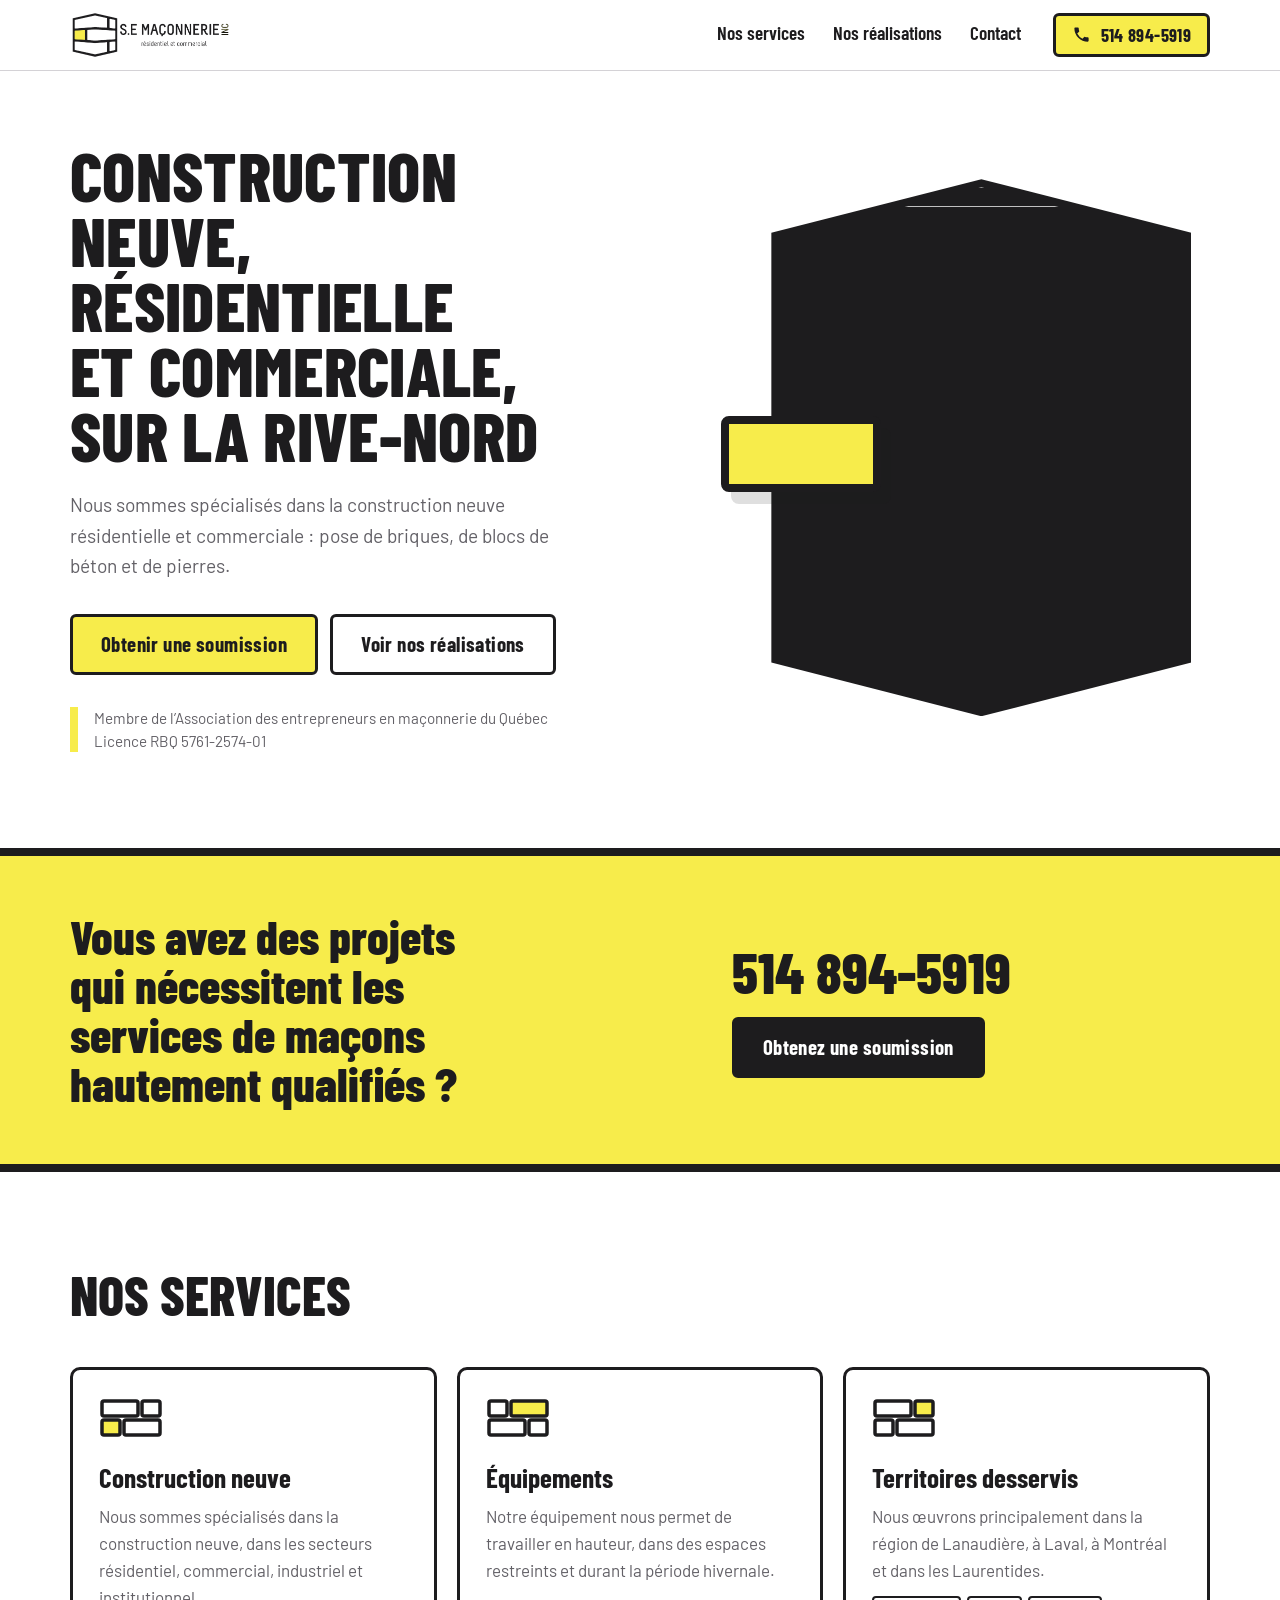
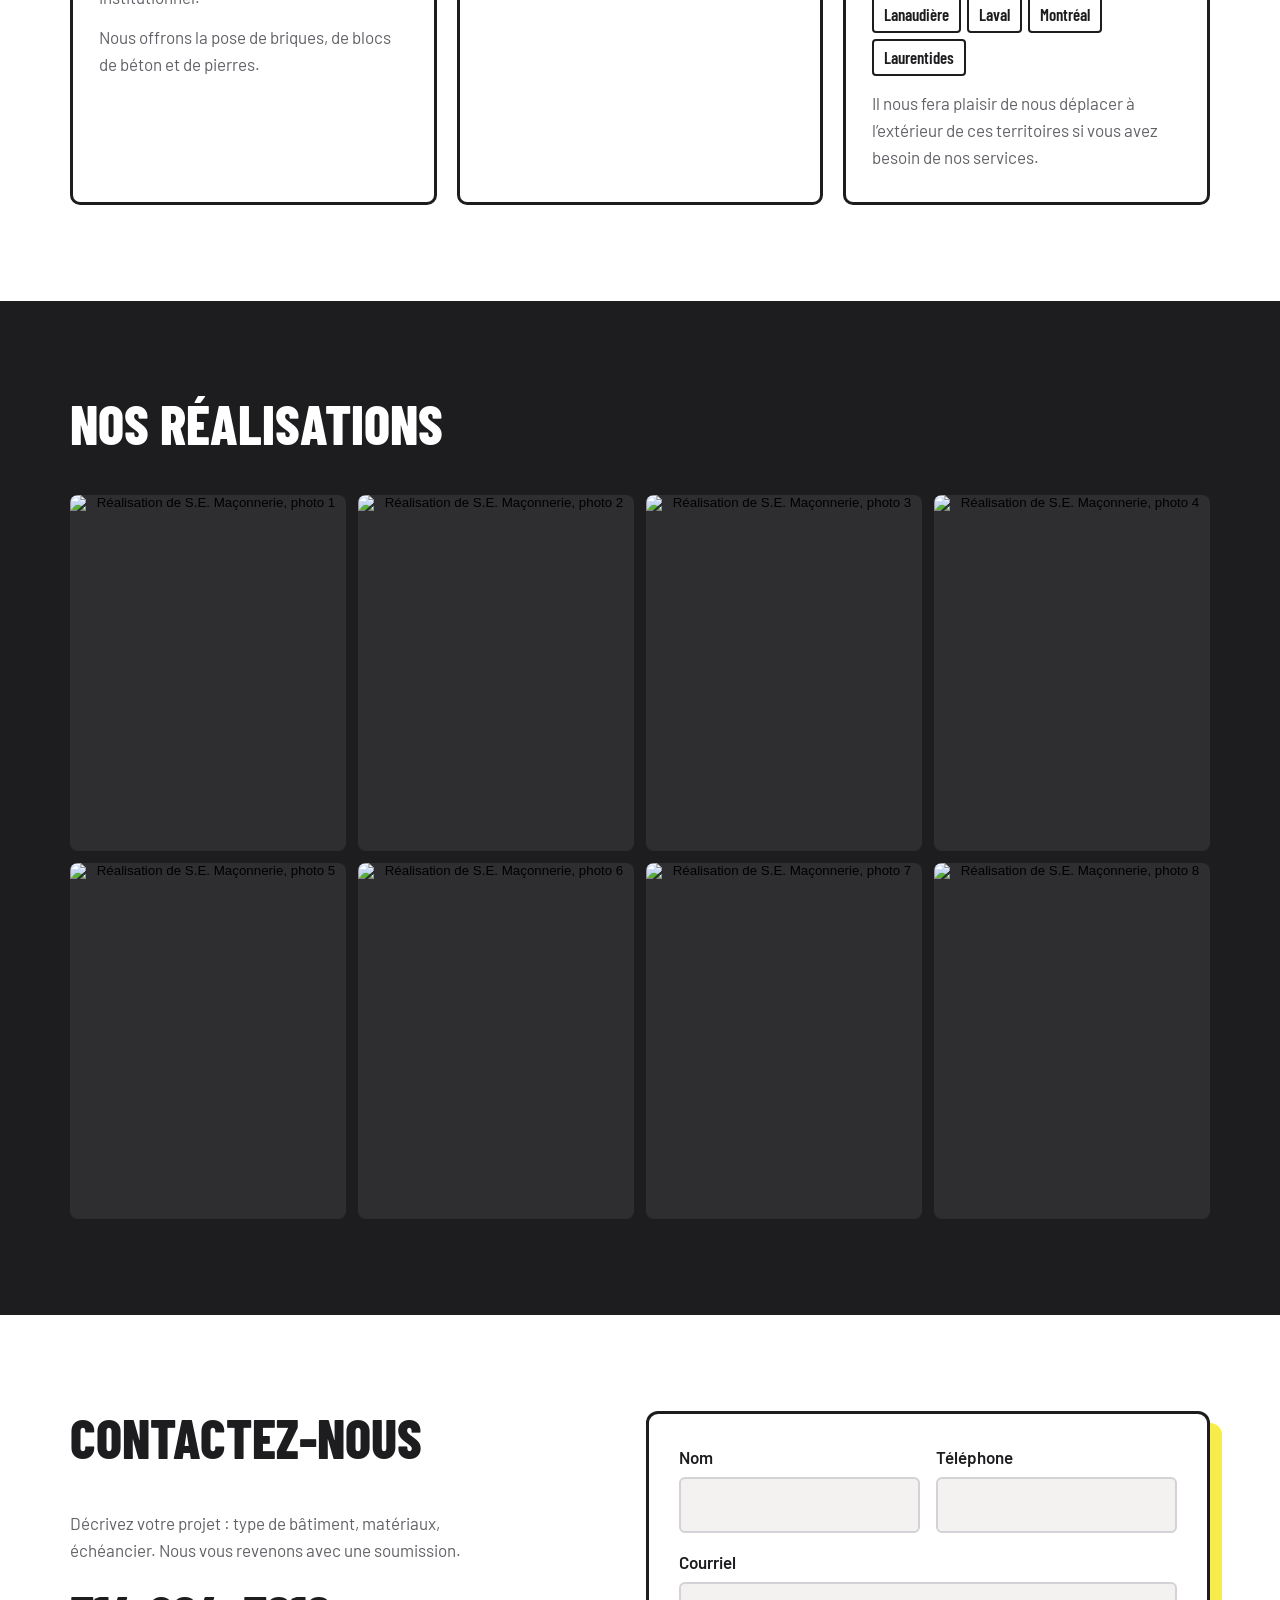
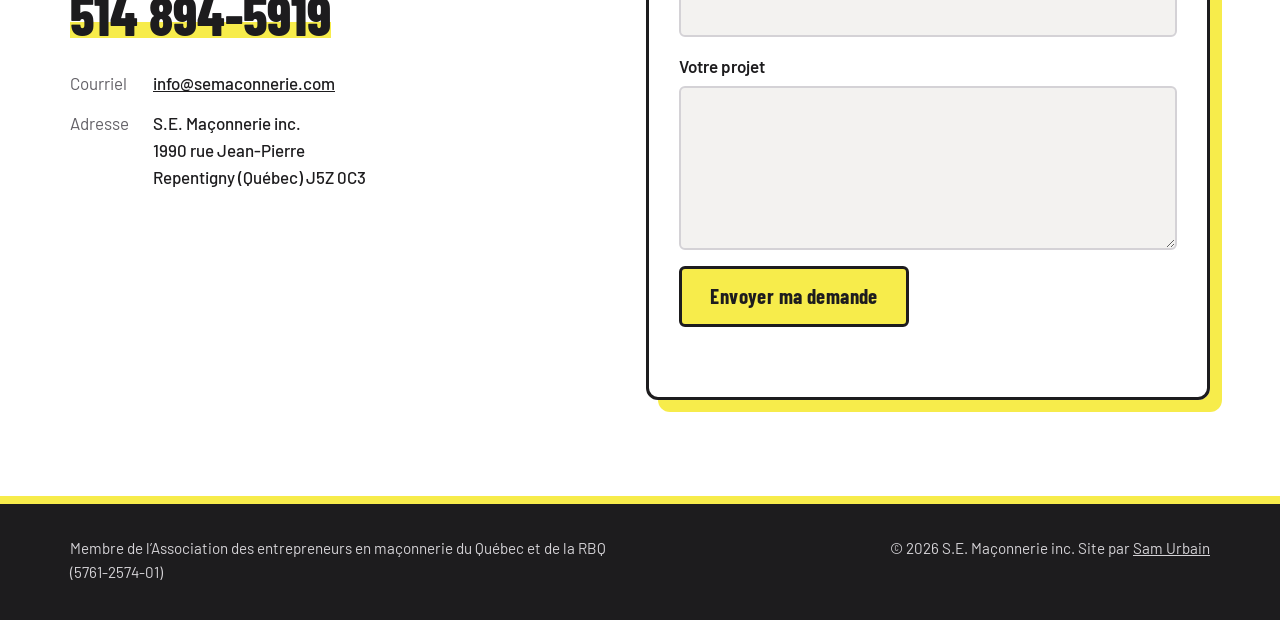
==== public/index.html @ 57be0792 "Nouveau site statique S.E. Maçonnerie Site une page en HTML/CSS/JS pur pour Cloudflare : textes du s" ====
<!doctype html>
<html lang="fr-CA">
<head>
  <meta charset="utf-8">
  <meta name="viewport" content="width=device-width, initial-scale=1, viewport-fit=cover">
  <title>S.E. Maçonnerie | Construction neuve résidentielle et commerciale, Rive-Nord</title>
  <meta name="description" content="Maçons spécialisés en construction neuve résidentielle, commerciale, industrielle et institutionnelle : brique, bloc de béton et pierre. Lanaudière, Laval, Montréal et Laurentides.">
  <link rel="canonical" href="https://semaconnerie.com/">
  <link rel="icon" href="assets/img/favicon.png">
  <meta name="theme-color" content="#1d1c1e">
  <meta property="og:type" content="website">
  <meta property="og:locale" content="fr_CA">
  <meta property="og:title" content="S.E. Maçonnerie | Construction neuve sur la Rive-Nord">
  <meta property="og:description" content="Pose de briques, de blocs de béton et de pierres pour la construction neuve résidentielle et commerciale.">
  <meta property="og:url" content="https://semaconnerie.com/">
  <meta property="og:image" content="https://semaconnerie.com/assets/img/realisation-1.jpg">
  <link rel="preconnect" href="https://fonts.googleapis.com">
  <link rel="preconnect" href="https://fonts.gstatic.com" crossorigin>
  <link href="https://fonts.googleapis.com/css2?family=Barlow+Condensed:wght@600;700;800&family=Barlow:wght@400;500;600&display=swap" rel="stylesheet">
  <link rel="stylesheet" href="styles.css">
  <script type="application/ld+json">
  {
    "@context": "https://schema.org",
    "@type": "HomeAndConstructionBusiness",
    "name": "S.E. Maçonnerie inc.",
    "url": "https://semaconnerie.com/",
    "telephone": "+1-514-894-5919",
    "email": "info@semaconnerie.com",
    "image": "https://semaconnerie.com/assets/img/realisation-1.jpg",
    "address": {
      "@type": "PostalAddress",
      "streetAddress": "1990 rue Jean-Pierre",
      "addressLocality": "Repentigny",
      "addressRegion": "QC",
      "postalCode": "J5Z 0C3",
      "addressCountry": "CA"
    },
    "areaServed": ["Lanaudière", "Laval", "Montréal", "Laurentides"]
  }
  </script>
</head>
<body>
  <a class="skip" href="#contenu">Aller au contenu</a>

  <header class="site-header">
    <div class="wrap header-inner">
      <a class="brand" href="#contenu"><img src="assets/img/logo.png" alt="S.E. Maçonnerie inc., résidentiel et commercial" width="154" height="44"></a>
      <nav class="nav" aria-label="Navigation principale">
        <a href="#services">Nos services</a>
        <a href="#realisations">Nos réalisations</a>
        <a href="#contact">Contact</a>
      </nav>
      <a class="btn btn-yellow header-call" href="tel:+15148945919">
        <svg viewBox="0 0 24 24" aria-hidden="true"><path fill="currentColor" d="M6.6 10.8a15.1 15.1 0 0 0 6.6 6.6l2.2-2.2c.3-.3.7-.4 1-.2 1.1.4 2.3.6 3.6.6.6 0 1 .4 1 1V20c0 .6-.4 1-1 1A17 17 0 0 1 3 4c0-.6.4-1 1-1h3.5c.6 0 1 .4 1 1 0 1.3.2 2.5.6 3.6.1.3 0 .7-.2 1z"/></svg>
        <span>514 894-5919</span>
      </a>
    </div>
  </header>

  <main id="contenu">
    <!-- Accueil -->
    <section class="hero">
      <div class="wrap hero-inner">
        <div class="hero-copy">
          <h1>Construction neuve, résidentielle et commerciale, sur la Rive‑Nord</h1>
          <p class="hero-lead">Nous sommes spécialisés dans la construction neuve résidentielle et commerciale&nbsp;: pose de briques, de blocs de béton et de pierres.</p>
          <div class="hero-actions">
            <a class="btn btn-yellow btn-lg" href="#contact">Obtenir une soumission</a>
            <a class="btn btn-line btn-lg" href="#realisations">Voir nos réalisations</a>
          </div>
          <p class="hero-trust">Membre de l’Association des entrepreneurs en maçonnerie du Québec<br>Licence RBQ 5761-2574-01</p>
        </div>

        <!-- La forme du logo, avec sa brique jaune -->
        <div class="hero-art" aria-hidden="true">
          <div class="hex"><img src="assets/img/realisation-1.jpg" alt="" fetchpriority="high" width="400" height="516"></div>
          <span class="ybrick"></span>
        </div>
      </div>
    </section>

    <!-- Bande jaune : l'appel à l'action -->
    <section class="band" aria-labelledby="band-titre">
      <div class="wrap band-inner">
        <h2 id="band-titre">Vous avez des projets qui nécessitent les services de maçons hautement qualifiés&nbsp;?</h2>
        <div class="band-actions">
          <a class="band-phone" href="tel:+15148945919">514 894-5919</a>
          <a class="btn btn-black btn-lg" href="#contact">Obtenez une soumission</a>
        </div>
      </div>
    </section>

    <!-- Services -->
    <section id="services" class="section" aria-labelledby="services-titre">
      <div class="wrap">
        <h2 id="services-titre" class="title">Nos services</h2>
        <div class="services">
          <article class="service">
            <svg class="service-icon" viewBox="0 0 64 40" aria-hidden="true"><rect x="3" y="3" width="36" height="15" rx="2"/><rect x="43" y="3" width="18" height="15" rx="2"/><rect class="y" x="3" y="22" width="18" height="15" rx="2"/><rect x="25" y="22" width="36" height="15" rx="2"/></svg>
            <h3>Construction neuve</h3>
            <p>Nous sommes spécialisés dans la construction neuve, dans les secteurs résidentiel, commercial, industriel et institutionnel.</p>
            <p>Nous offrons la pose de briques, de blocs de béton et de pierres.</p>
          </article>
          <article class="service">
            <svg class="service-icon" viewBox="0 0 64 40" aria-hidden="true"><rect x="3" y="3" width="18" height="15" rx="2"/><rect class="y" x="25" y="3" width="36" height="15" rx="2"/><rect x="3" y="22" width="36" height="15" rx="2"/><rect x="43" y="22" width="18" height="15" rx="2"/></svg>
            <h3>Équipements</h3>
            <p>Notre équipement nous permet de travailler en hauteur, dans des espaces restreints et durant la période hivernale.</p>
          </article>
          <article class="service">
            <svg class="service-icon" viewBox="0 0 64 40" aria-hidden="true"><rect x="3" y="3" width="36" height="15" rx="2"/><rect class="y" x="43" y="3" width="18" height="15" rx="2"/><rect x="3" y="22" width="18" height="15" rx="2"/><rect x="25" y="22" width="36" height="15" rx="2"/></svg>
            <h3>Territoires desservis</h3>
            <p>Nous œuvrons principalement dans la région de Lanaudière, à Laval, à Montréal et dans les Laurentides.</p>
            <ul class="zones">
              <li>Lanaudière</li><li>Laval</li><li>Montréal</li><li>Laurentides</li>
            </ul>
            <p>Il nous fera plaisir de nous déplacer à l’extérieur de ces territoires si vous avez besoin de nos services.</p>
          </article>
        </div>
      </div>
    </section>

    <!-- Réalisations -->
    <section id="realisations" class="section section-dark" aria-labelledby="realisations-titre">
      <div class="wrap">
        <h2 id="realisations-titre" class="title">Nos réalisations</h2>
        <ul class="gallery">
          <li><button class="shot" data-full="assets/img/realisation-1.jpg"><img src="assets/img/realisation-1.jpg" alt="Réalisation de S.E. Maçonnerie, photo 1" loading="lazy" width="400" height="516"></button></li>
          <li><button class="shot" data-full="assets/img/realisation-2.jpg"><img src="assets/img/realisation-2.jpg" alt="Réalisation de S.E. Maçonnerie, photo 2" loading="lazy" width="400" height="516"></button></li>
          <li><button class="shot" data-full="assets/img/realisation-3.jpg"><img src="assets/img/realisation-3.jpg" alt="Réalisation de S.E. Maçonnerie, photo 3" loading="lazy" width="400" height="516"></button></li>
          <li><button class="shot" data-full="assets/img/realisation-4.jpg"><img src="assets/img/realisation-4.jpg" alt="Réalisation de S.E. Maçonnerie, photo 4" loading="lazy" width="400" height="516"></button></li>
          <li><button class="shot" data-full="assets/img/realisation-5.jpg"><img src="assets/img/realisation-5.jpg" alt="Réalisation de S.E. Maçonnerie, photo 5" loading="lazy" width="400" height="516"></button></li>
          <li><button class="shot" data-full="assets/img/realisation-6.jpg"><img src="assets/img/realisation-6.jpg" alt="Réalisation de S.E. Maçonnerie, photo 6" loading="lazy" width="400" height="516"></button></li>
          <li><button class="shot" data-full="assets/img/realisation-7.jpg"><img src="assets/img/realisation-7.jpg" alt="Réalisation de S.E. Maçonnerie, photo 7" loading="lazy" width="400" height="516"></button></li>
          <li><button class="shot" data-full="assets/img/realisation-8.jpg"><img src="assets/img/realisation-8.jpg" alt="Réalisation de S.E. Maçonnerie, photo 8" loading="lazy" width="400" height="516"></button></li>
        </ul>
      </div>
    </section>

    <!-- Contact -->
    <section id="contact" class="section" aria-labelledby="contact-titre">
      <div class="wrap contact-inner">
        <div class="contact-info">
          <h2 id="contact-titre" class="title">Contactez-nous</h2>
          <p>Décrivez votre projet&nbsp;: type de bâtiment, matériaux, échéancier. Nous vous revenons avec une soumission.</p>
          <a class="contact-phone" href="tel:+15148945919">514 894-5919</a>
          <dl class="coords">
            <dt>Courriel</dt>
            <dd><a href="mailto:info@semaconnerie.com">info@semaconnerie.com</a></dd>
            <dt>Adresse</dt>
            <dd>S.E. Maçonnerie inc.<br>1990 rue Jean-Pierre<br>Repentigny (Québec) J5Z 0C3</dd>
          </dl>
        </div>

        <form class="form" data-form data-phone="514 894-5919" action="https://api.web3forms.com/submit" method="POST">
          <input type="hidden" name="access_key" value="VOTRE_CLE_WEB3FORMS">
          <input type="hidden" name="subject" value="Demande de soumission, semaconnerie.com">
          <input type="hidden" name="from_name" value="Site S.E. Maçonnerie">
          <input type="checkbox" name="botcheck" class="hp" tabindex="-1" autocomplete="off" aria-hidden="true">
          <div class="form-row">
            <label>Nom
              <input type="text" name="name" required autocomplete="name">
            </label>
            <label>Téléphone
              <input type="tel" name="phone" autocomplete="tel" inputmode="tel">
            </label>
          </div>
          <label>Courriel
            <input type="email" name="email" required autocomplete="email">
          </label>
          <label>Votre projet
            <textarea name="message" rows="5" required></textarea>
          </label>
          <button class="btn btn-yellow btn-lg" type="submit">Envoyer ma demande</button>
          <p class="form-status" role="status" aria-live="polite"></p>
        </form>
      </div>
    </section>
  </main>

  <footer class="site-footer">
    <div class="wrap footer-inner">
      <p>Membre de l’Association des entrepreneurs en maçonnerie du Québec et de la RBQ (5761-2574-01)</p>
      <p>© <span data-year>2026</span> S.E. Maçonnerie inc. Site par <a href="https://linkedin.com/samurbain">Sam Urbain</a></p>
    </div>
  </footer>

  <nav class="callbar" aria-label="Contact rapide">
    <a class="btn btn-yellow" href="tel:+15148945919">
      <svg viewBox="0 0 24 24" aria-hidden="true"><path fill="currentColor" d="M6.6 10.8a15.1 15.1 0 0 0 6.6 6.6l2.2-2.2c.3-.3.7-.4 1-.2 1.1.4 2.3.6 3.6.6.6 0 1 .4 1 1V20c0 .6-.4 1-1 1A17 17 0 0 1 3 4c0-.6.4-1 1-1h3.5c.6 0 1 .4 1 1 0 1.3.2 2.5.6 3.6.1.3 0 .7-.2 1z"/></svg>
      Appeler
    </a>
    <a class="btn btn-black" href="#contact">Soumission</a>
  </nav>

  <dialog class="lightbox" aria-label="Agrandissement de la photo">
    <img alt="">
    <button class="lightbox-close">Fermer</button>
  </dialog>

  <script src="main.js" defer></script>
</body>
</html>
---- public/styles.css ----
/* S.E. Maçonnerie — noir et blanc du logo, avec sa brique jaune comme signature */
:root {
  --yellow: #f7ec4b;        /* la brique jaune du logo */
  --yellow-deep: #e8dc2c;
  --black: #1d1c1e;         /* les contours du logo */
  --grey-800: #2e2d30;
  --grey-600: #636167;
  --grey-300: #d4d2d6;
  --grey-100: #f3f2f0;
  --white: #ffffff;

  --display: "Barlow Condensed", "Arial Narrow", sans-serif;
  --text: "Barlow", system-ui, -apple-system, "Segoe UI", Roboto, sans-serif;
  --wrap: 1180px;
  --ease: cubic-bezier(.2, .7, .1, 1);
  --edge: 8px;              /* épaisseur des contours, comme dans le logo */
}

*, *::before, *::after { box-sizing: border-box; }
html { scroll-behavior: smooth; scroll-padding-top: 76px; }
body {
  margin: 0; font-family: var(--text); font-size: 1.0625rem; line-height: 1.6;
  color: var(--black); background: var(--white); -webkit-font-smoothing: antialiased;
}
img { max-width: 100%; height: auto; display: block; }
a { color: inherit; }
:focus-visible { outline: 3px solid var(--black); outline-offset: 3px; }
.section-dark :focus-visible, .band :focus-visible { outline-color: var(--yellow); }
.band :focus-visible { outline-color: var(--black); }
.wrap { width: 100%; max-width: var(--wrap); margin: 0 auto; padding: 0 20px; }
.skip { position: absolute; left: -9999px; }
.skip:focus { left: 16px; top: 16px; z-index: 100; background: var(--white); padding: 8px 12px; }

/* ---------- Boutons ---------- */
.btn {
  display: inline-flex; align-items: center; justify-content: center; gap: 10px;
  font-family: var(--display); font-weight: 700; font-size: 1.15rem; letter-spacing: .02em; line-height: 1.1;
  text-decoration: none; padding: 13px 22px; border-radius: 6px; border: 3px solid var(--black); cursor: pointer;
  transition: background-color .15s, color .15s, transform .15s;
}
.btn svg { width: 19px; height: 19px; flex: none; }
.btn:active { transform: translateY(1px); }
.btn-yellow { background: var(--yellow); color: var(--black); }
.btn-yellow:hover { background: var(--yellow-deep); }
.btn-black { background: var(--black); color: var(--white); }
.btn-black:hover { background: var(--grey-800); }
.btn-line { background: transparent; color: var(--black); }
.btn-line:hover { background: var(--black); color: var(--white); }
.btn-lg { font-size: 1.3rem; padding: 16px 28px; }

/* ---------- En-tête ---------- */
.site-header { position: sticky; top: 0; z-index: 50; background: rgba(255,255,255,.94); backdrop-filter: blur(10px); border-bottom: 1px solid var(--grey-300); }
.header-inner { display: flex; align-items: center; gap: 32px; min-height: 70px; }
.brand { margin-right: auto; }
.brand img { height: 46px; width: auto; }
.nav { display: flex; gap: 28px; }
.nav a { font-family: var(--display); font-weight: 600; font-size: 1.2rem; text-decoration: none; padding: 4px 0; border-bottom: 3px solid transparent; }
.nav a:hover { border-bottom-color: var(--yellow); }
.header-call { padding: 9px 16px; }

/* ---------- Accueil ---------- */
.hero { padding: 72px 0 96px; overflow: hidden; }
.hero-inner { display: grid; grid-template-columns: 1.15fr .85fr; gap: 64px; align-items: center; }
.hero h1 {
  margin: 0 0 22px; font-family: var(--display); font-weight: 800; text-transform: uppercase;
  font-size: clamp(2.6rem, 5.4vw, 4.6rem); line-height: .94; letter-spacing: .005em; max-width: 15ch; text-wrap: balance;
}
.hero-lead { margin: 0 0 32px; max-width: 44ch; font-size: 1.2rem; color: var(--grey-600); }
.hero-actions { display: flex; flex-wrap: wrap; gap: 12px; margin-bottom: 32px; }
.hero-trust { margin: 0; padding-left: 16px; border-left: var(--edge) solid var(--yellow); color: var(--grey-600); font-size: .95rem; line-height: 1.5; }

/* La forme du logo : un mur aux pointes haut et bas, contour noir épais */
.hero-art { position: relative; justify-self: center; width: min(100%, 420px); }
.hex {
  --shape: polygon(50% 0, 100% 10%, 100% 90%, 50% 100%, 0 90%, 0 10%);
  clip-path: var(--shape); background: var(--black); padding: var(--edge);
}
.hex img { clip-path: var(--shape); width: 100%; aspect-ratio: 400 / 516; object-fit: cover; }
/* La brique jaune se pose au chargement, comme dans le logo */
.ybrick {
  position: absolute; left: -12%; top: 44%; width: 38%; aspect-ratio: 2.1 / 1;
  background: var(--yellow); border: var(--edge) solid var(--black); border-radius: 8px;
  box-shadow: 10px 12px 0 rgba(29, 28, 30, .14);
  animation: set-brick .9s var(--ease) .35s both;
}
@keyframes set-brick {
  0% { opacity: 0; transform: translate(-60px, -24px) rotate(-8deg); }
  70% { opacity: 1; transform: translate(4px, 2px) rotate(1deg); }
  100% { opacity: 1; transform: none; }
}

/* ---------- Bande jaune ---------- */
.band { background: var(--yellow); border-top: var(--edge) solid var(--black); border-bottom: var(--edge) solid var(--black); }
.band-inner { display: grid; grid-template-columns: 1.3fr 1fr; gap: 40px; align-items: center; padding-top: 56px; padding-bottom: 56px; }
.band h2 { margin: 0; text-wrap: balance; font-family: var(--display); font-weight: 800; font-size: clamp(1.9rem, 3.8vw, 3rem); line-height: 1.02; max-width: 22ch; }
.band-actions { display: grid; gap: 16px; justify-items: start; }
.band-phone { font-family: var(--display); font-weight: 800; font-size: clamp(2.4rem, 5vw, 3.6rem); line-height: 1; text-decoration: none; }
.band-phone:hover { text-decoration: underline; text-decoration-thickness: 4px; text-underline-offset: 6px; }

/* ---------- Sections ---------- */
.section { padding: 96px 0; }
.title { margin: 0 0 44px; font-family: var(--display); font-weight: 800; text-transform: uppercase; font-size: clamp(2.2rem, 4.6vw, 3.4rem); line-height: 1; }

.services { display: grid; grid-template-columns: repeat(3, 1fr); gap: 20px; }
.service { border: 3px solid var(--black); border-radius: 10px; padding: 28px 26px 30px; background: var(--white); }
.service-icon { width: 64px; height: 40px; margin-bottom: 18px; }
.service-icon rect { fill: var(--white); stroke: var(--black); stroke-width: 3.5; }
.service-icon rect.y { fill: var(--yellow); }
.service h3 { margin: 0 0 10px; font-family: var(--display); font-weight: 700; font-size: 1.7rem; line-height: 1.1; }
.service p { margin: 0 0 12px; color: var(--grey-600); }
.service p:last-child { margin-bottom: 0; }
.zones { list-style: none; margin: 4px 0 14px; padding: 0; display: flex; flex-wrap: wrap; gap: 6px; }
.zones li { font-family: var(--display); font-weight: 600; font-size: 1.05rem; padding: 3px 10px; border: 2px solid var(--black); border-radius: 4px; }

/* ---------- Réalisations ---------- */
.section-dark { background: var(--black); color: var(--white); }
.section-dark .title { color: var(--white); }
.gallery { list-style: none; margin: 0; padding: 0; display: grid; grid-template-columns: repeat(4, 1fr); gap: 12px; }
.shot { position: relative; display: block; width: 100%; padding: 0; border: 0; border-radius: 8px; overflow: hidden; background: var(--grey-800); cursor: zoom-in; }
.shot img { width: 100%; aspect-ratio: 400 / 516; object-fit: cover; transition: transform .5s var(--ease); }
.shot::after { content: ""; position: absolute; left: 0; right: 0; bottom: 0; height: 8px; background: var(--yellow); transform: scaleX(0); transform-origin: left; transition: transform .35s var(--ease); }
.shot:hover img { transform: scale(1.04); }
.shot:hover::after, .shot:focus-visible::after { transform: scaleX(1); }

.lightbox { border: 0; padding: 0; background: transparent; max-width: 92vw; max-height: 92vh; }
.lightbox::backdrop { background: rgba(29, 28, 30, .92); }
.lightbox img { max-width: 92vw; max-height: 84vh; width: auto; border: var(--edge) solid var(--black); }
.lightbox-close { display: block; margin: 12px auto 0; font-family: var(--display); font-weight: 700; font-size: 1.1rem; background: var(--yellow); border: 3px solid var(--black); border-radius: 6px; padding: 8px 18px; cursor: pointer; }

/* ---------- Contact ---------- */
.contact-inner { display: grid; grid-template-columns: 1fr 1.1fr; gap: 64px; align-items: start; }
.contact-info > p { margin: 0 0 24px; max-width: 40ch; color: var(--grey-600); }
.contact-phone { display: inline-block; margin-bottom: 28px; font-family: var(--display); font-weight: 800; font-size: clamp(2.4rem, 5vw, 3.4rem); line-height: 1; text-decoration: none; background: linear-gradient(var(--yellow), var(--yellow)) 0 88% / 100% 30% no-repeat; }
.coords { margin: 0; display: grid; grid-template-columns: auto 1fr; gap: 12px 24px; }
.coords dt { color: var(--grey-600); }
.coords dd { margin: 0; font-weight: 500; }

.form { border: 3px solid var(--black); border-radius: 12px; padding: 30px; display: grid; gap: 16px; box-shadow: 12px 12px 0 var(--yellow); }
.form label { display: grid; gap: 6px; font-weight: 600; }
.form-row { display: grid; grid-template-columns: 1fr 1fr; gap: 16px; }
.form input, .form textarea { font: inherit; font-weight: 400; padding: 12px 14px; border: 2px solid var(--grey-300); border-radius: 6px; background: var(--grey-100); color: var(--black); }
.form input:focus, .form textarea:focus { outline: none; border-color: var(--black); background: var(--white); box-shadow: 0 0 0 3px var(--yellow); }
.form .btn { justify-self: start; }
.form-status { margin: 0; min-height: 1.4em; font-weight: 600; }
.form-status.ok { color: #1f7a3d; }
.form-status.err { color: #b42318; }
.hp { position: absolute; left: -9999px; }

/* ---------- Pied de page ---------- */
.site-footer { background: var(--black); color: var(--grey-300); padding: 32px 0 36px; font-size: .95rem; border-top: var(--edge) solid var(--yellow); }
.footer-inner { display: flex; justify-content: space-between; gap: 24px; flex-wrap: wrap; }
.site-footer p { margin: 0; max-width: 60ch; }

.callbar { display: none; }

/* ---------- Mobile ---------- */
@media (max-width: 900px) {
  .nav { display: none; }
  .header-call span { display: none; }
  .hero { padding: 40px 0 64px; }
  .hero-inner { grid-template-columns: 1fr; gap: 48px; }
  .hero-art { width: min(70%, 320px); }
  .hero h1 { max-width: none; font-size: clamp(2.4rem, 10.5vw, 3.2rem); }
  .hero-actions .btn { flex: 1 1 100%; }
  .band-inner, .contact-inner { grid-template-columns: 1fr; gap: 28px; }
  .section { padding: 72px 0; }
  .services { grid-template-columns: 1fr; }
  .gallery { grid-template-columns: repeat(2, 1fr); }
  .form { padding: 22px 18px; box-shadow: 8px 8px 0 var(--yellow); }
  .form-row { grid-template-columns: 1fr; }
  .callbar {
    display: grid; grid-template-columns: 1.3fr 1fr; gap: 8px;
    position: fixed; left: 0; right: 0; bottom: 0; z-index: 60;
    padding: 10px 12px calc(10px + env(safe-area-inset-bottom));
    background: var(--white); border-top: 3px solid var(--black);
  }
  .callbar .btn { padding: 13px 10px; }
  body { padding-bottom: 80px; }
}

@media (prefers-reduced-motion: reduce) {
  html { scroll-behavior: auto; }
  *, *::before, *::after { animation: none !important; transition: none !important; }
}
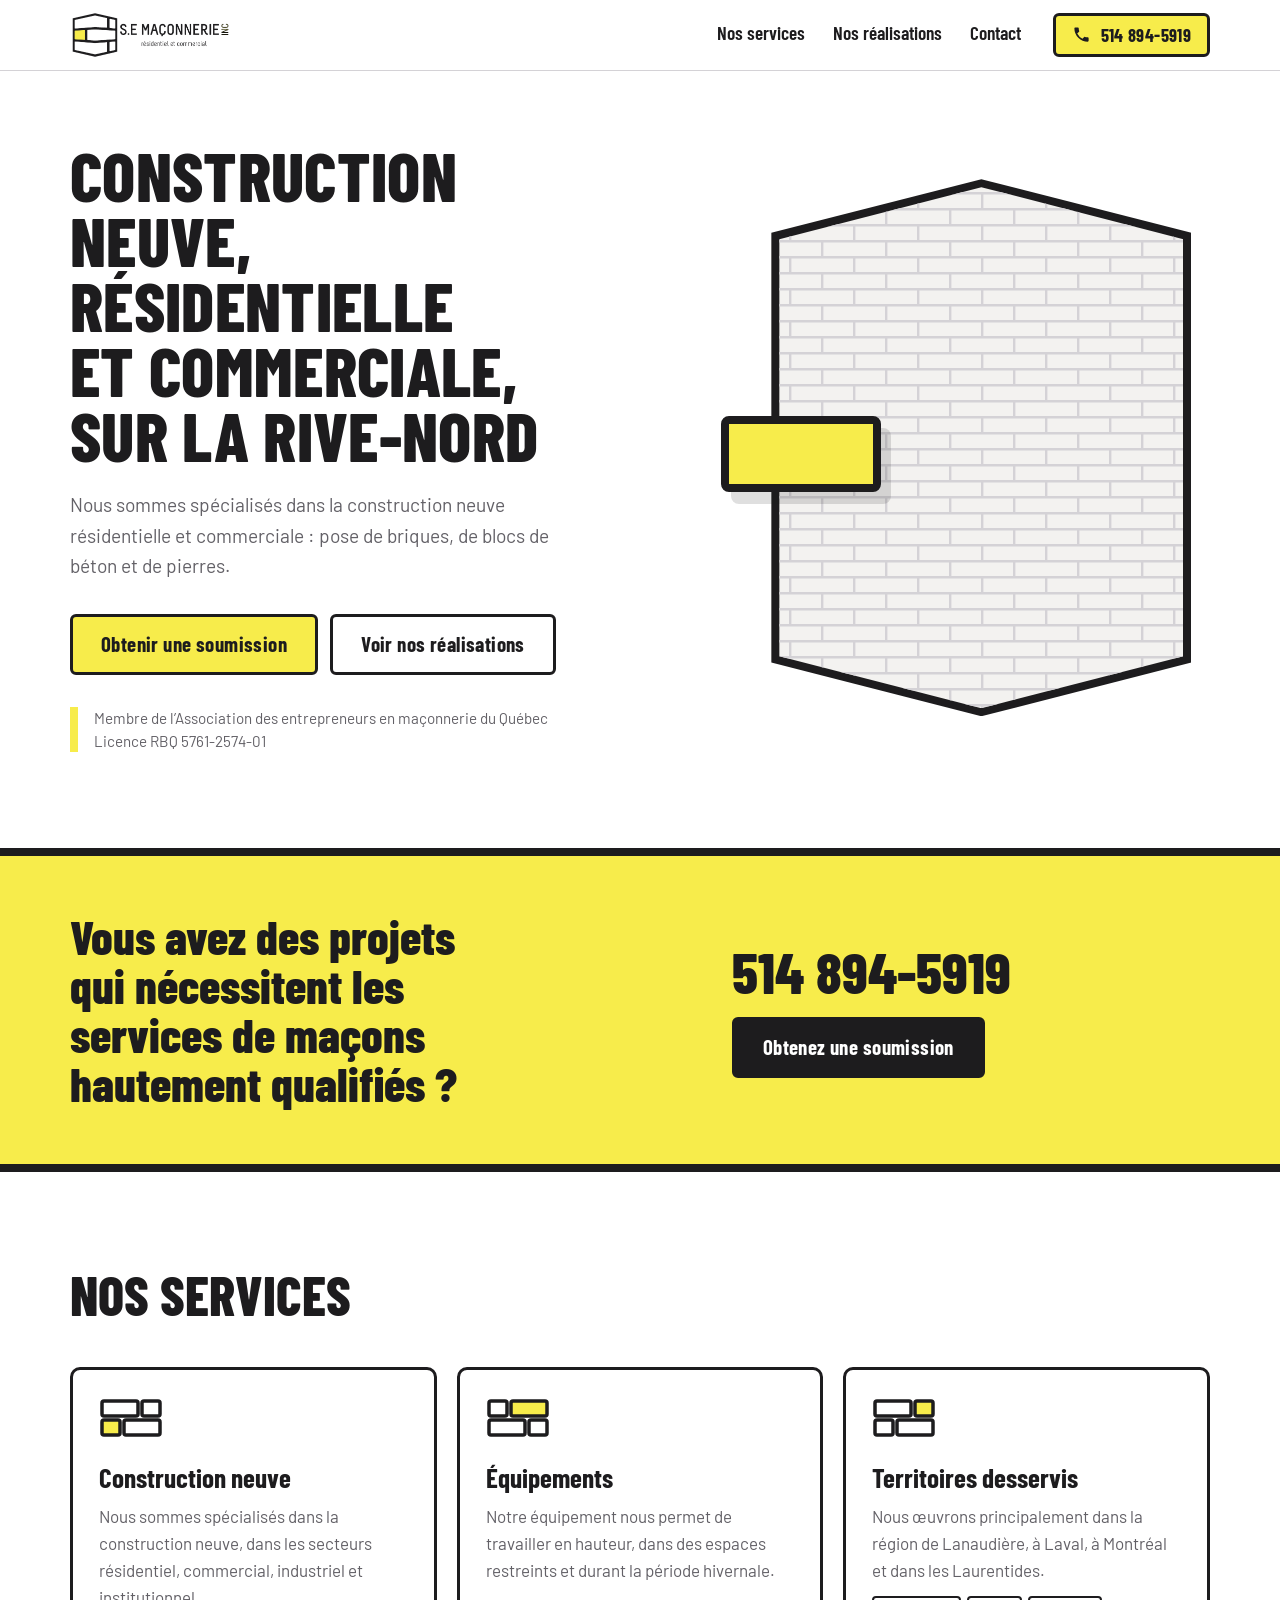
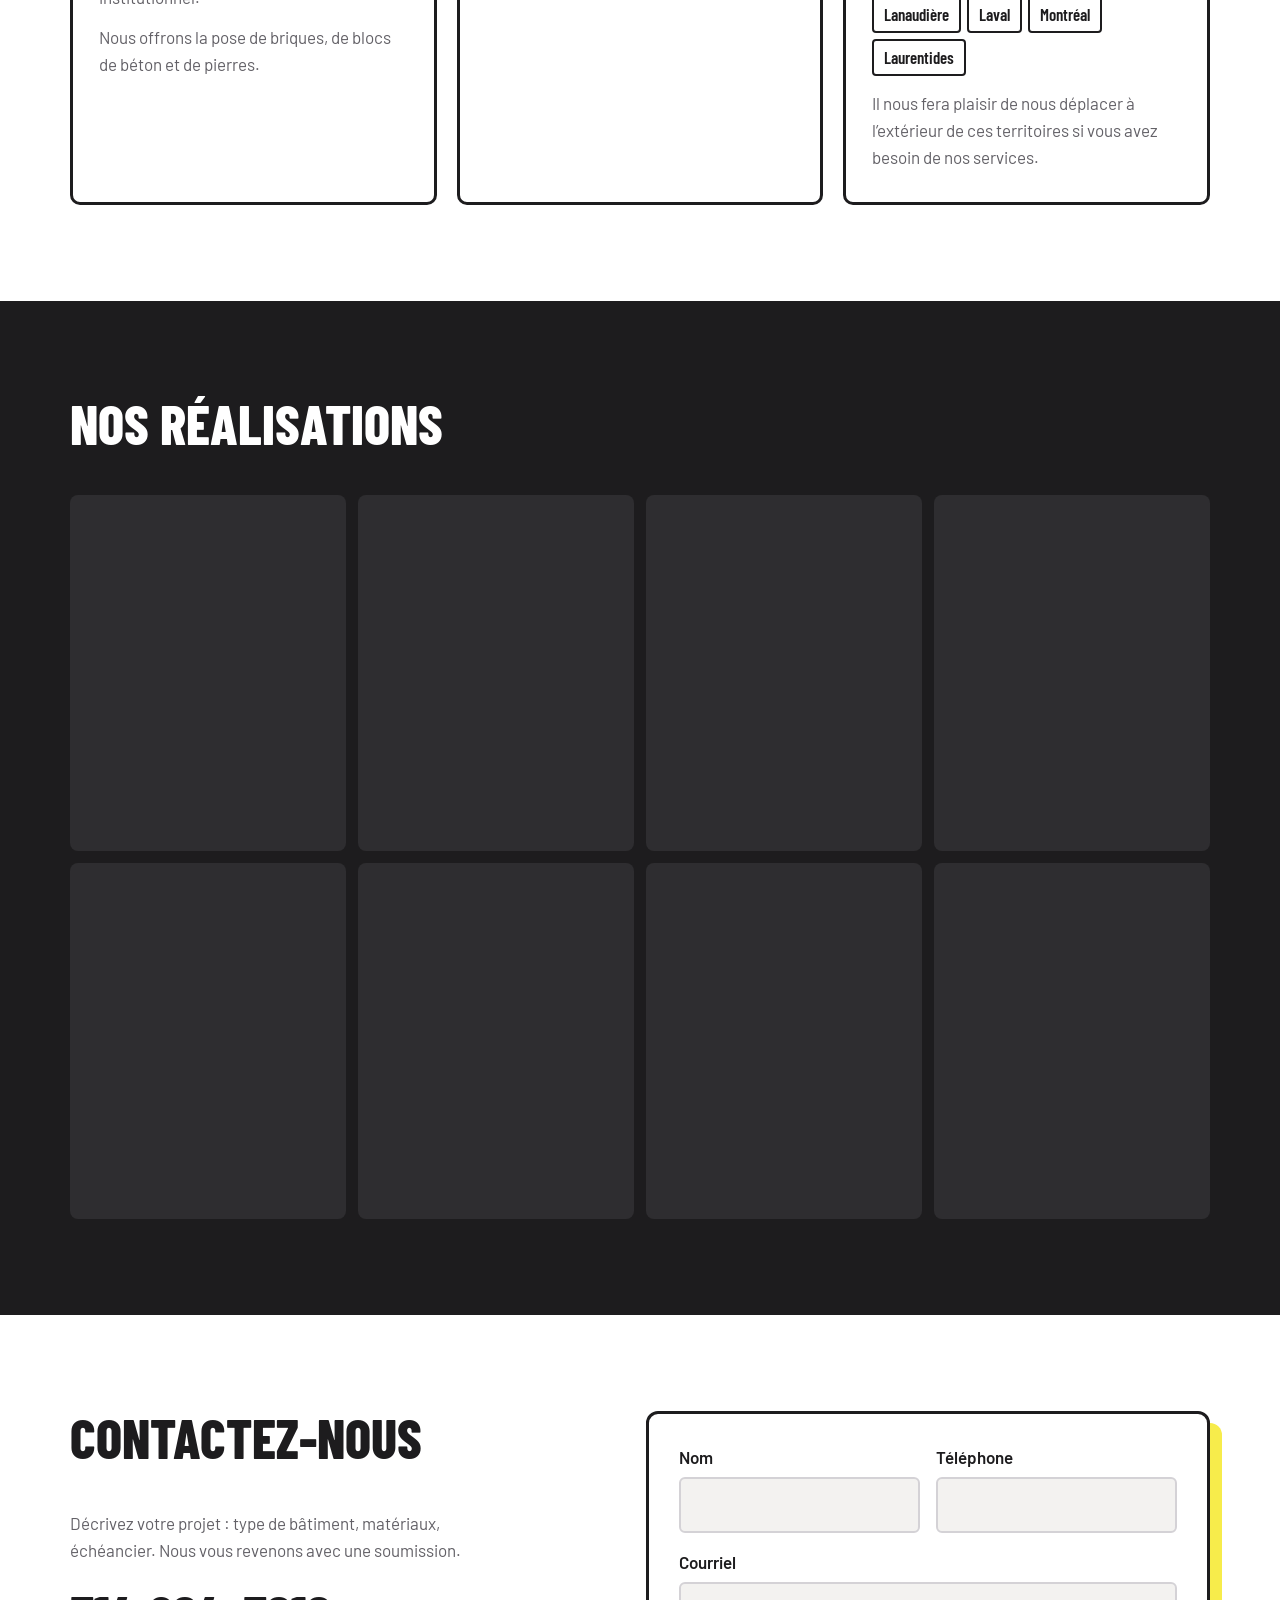
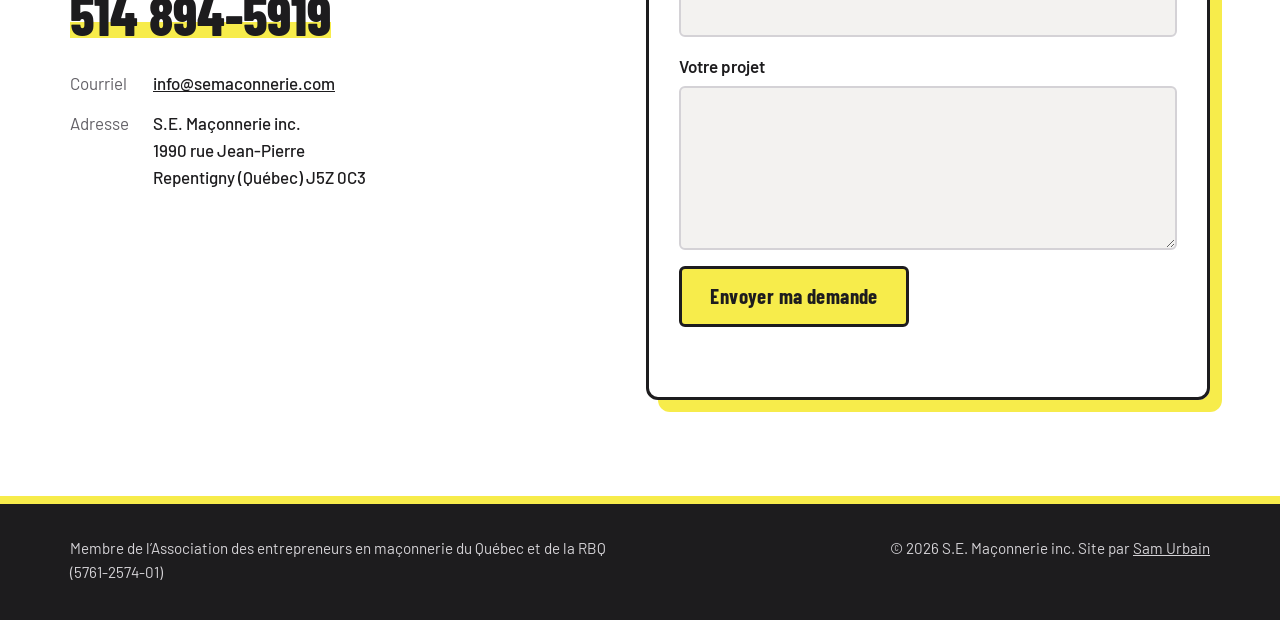
==== commit a4fa9178: "Motif de briques quand la photo d'accueil manque Le cadre en forme de logo affiche un mur de briques" ====
--- a/public/index.html
+++ b/public/index.html
@@ -73,7 +73,7 @@
 
         <!-- La forme du logo, avec sa brique jaune -->
         <div class="hero-art" aria-hidden="true">
-          <div class="hex"><img src="assets/img/realisation-1.jpg" alt="" fetchpriority="high" width="400" height="516"></div>
+          <div class="hex"><div class="hex-in"><img src="assets/img/realisation-1.jpg" alt="" fetchpriority="high" width="400" height="516"></div></div>
           <span class="ybrick"></span>
         </div>
       </div>
--- a/public/styles.css
+++ b/public/styles.css
@@ -75,7 +75,13 @@
   --shape: polygon(50% 0, 100% 10%, 100% 90%, 50% 100%, 0 90%, 0 10%);
   clip-path: var(--shape); background: var(--black); padding: var(--edge);
 }
-.hex img { clip-path: var(--shape); width: 100%; aspect-ratio: 400 / 516; object-fit: cover; }
+.hex-in {
+  clip-path: var(--shape); aspect-ratio: 400 / 516;
+  /* Mur de briques pâle, visible tant que la photo n'est pas là */
+  background: var(--grey-100) url("data:image/svg+xml,%3Csvg xmlns='http://www.w3.org/2000/svg' width='80' height='40'%3E%3Cpath d='M0 1.5H80M0 21.5H80M1.5 0V20M41.5 20V40' stroke='%23d4d2d6' stroke-width='3'/%3E%3C/svg%3E") center / 64px 32px;
+}
+.hex-in img { width: 100%; height: 100%; object-fit: cover; }
+.hex-in img.missing, .shot img.missing { visibility: hidden; }
 /* La brique jaune se pose au chargement, comme dans le logo */
 .ybrick {
   position: absolute; left: -12%; top: 44%; width: 38%; aspect-ratio: 2.1 / 1;
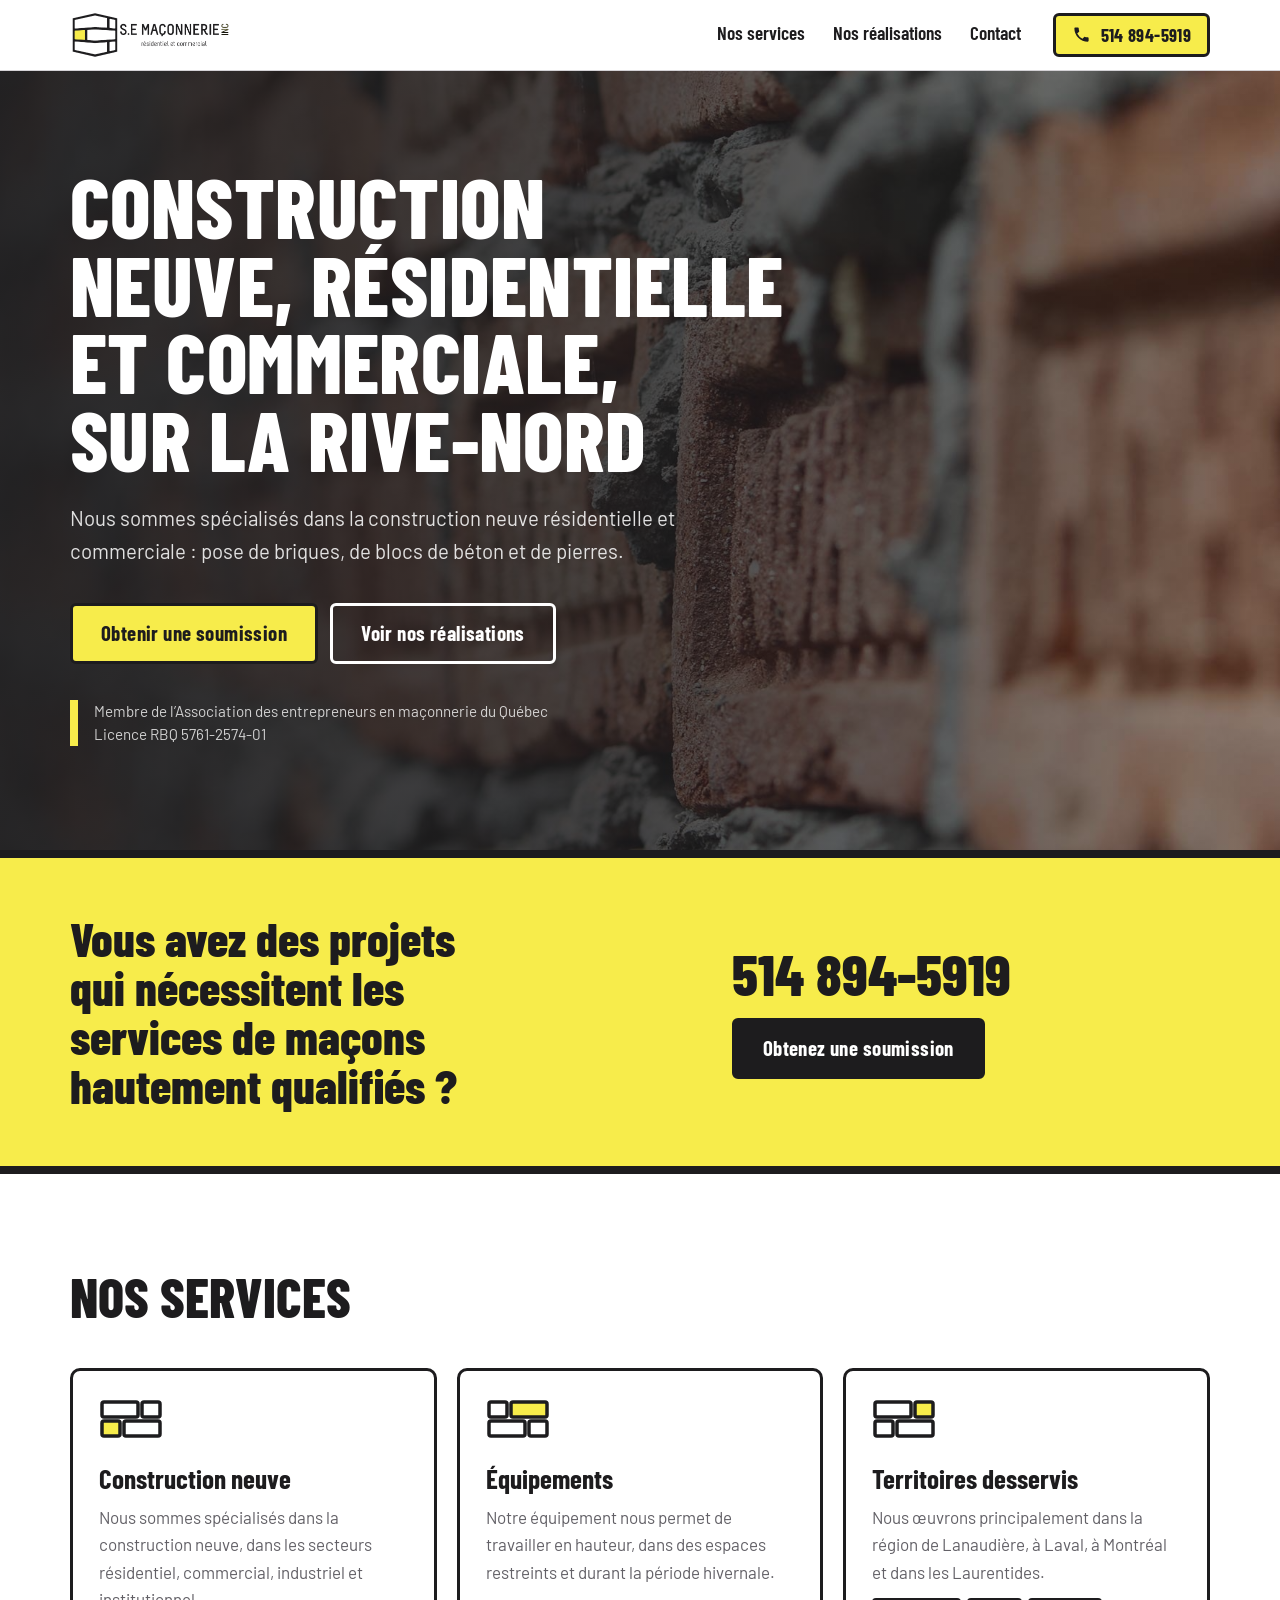
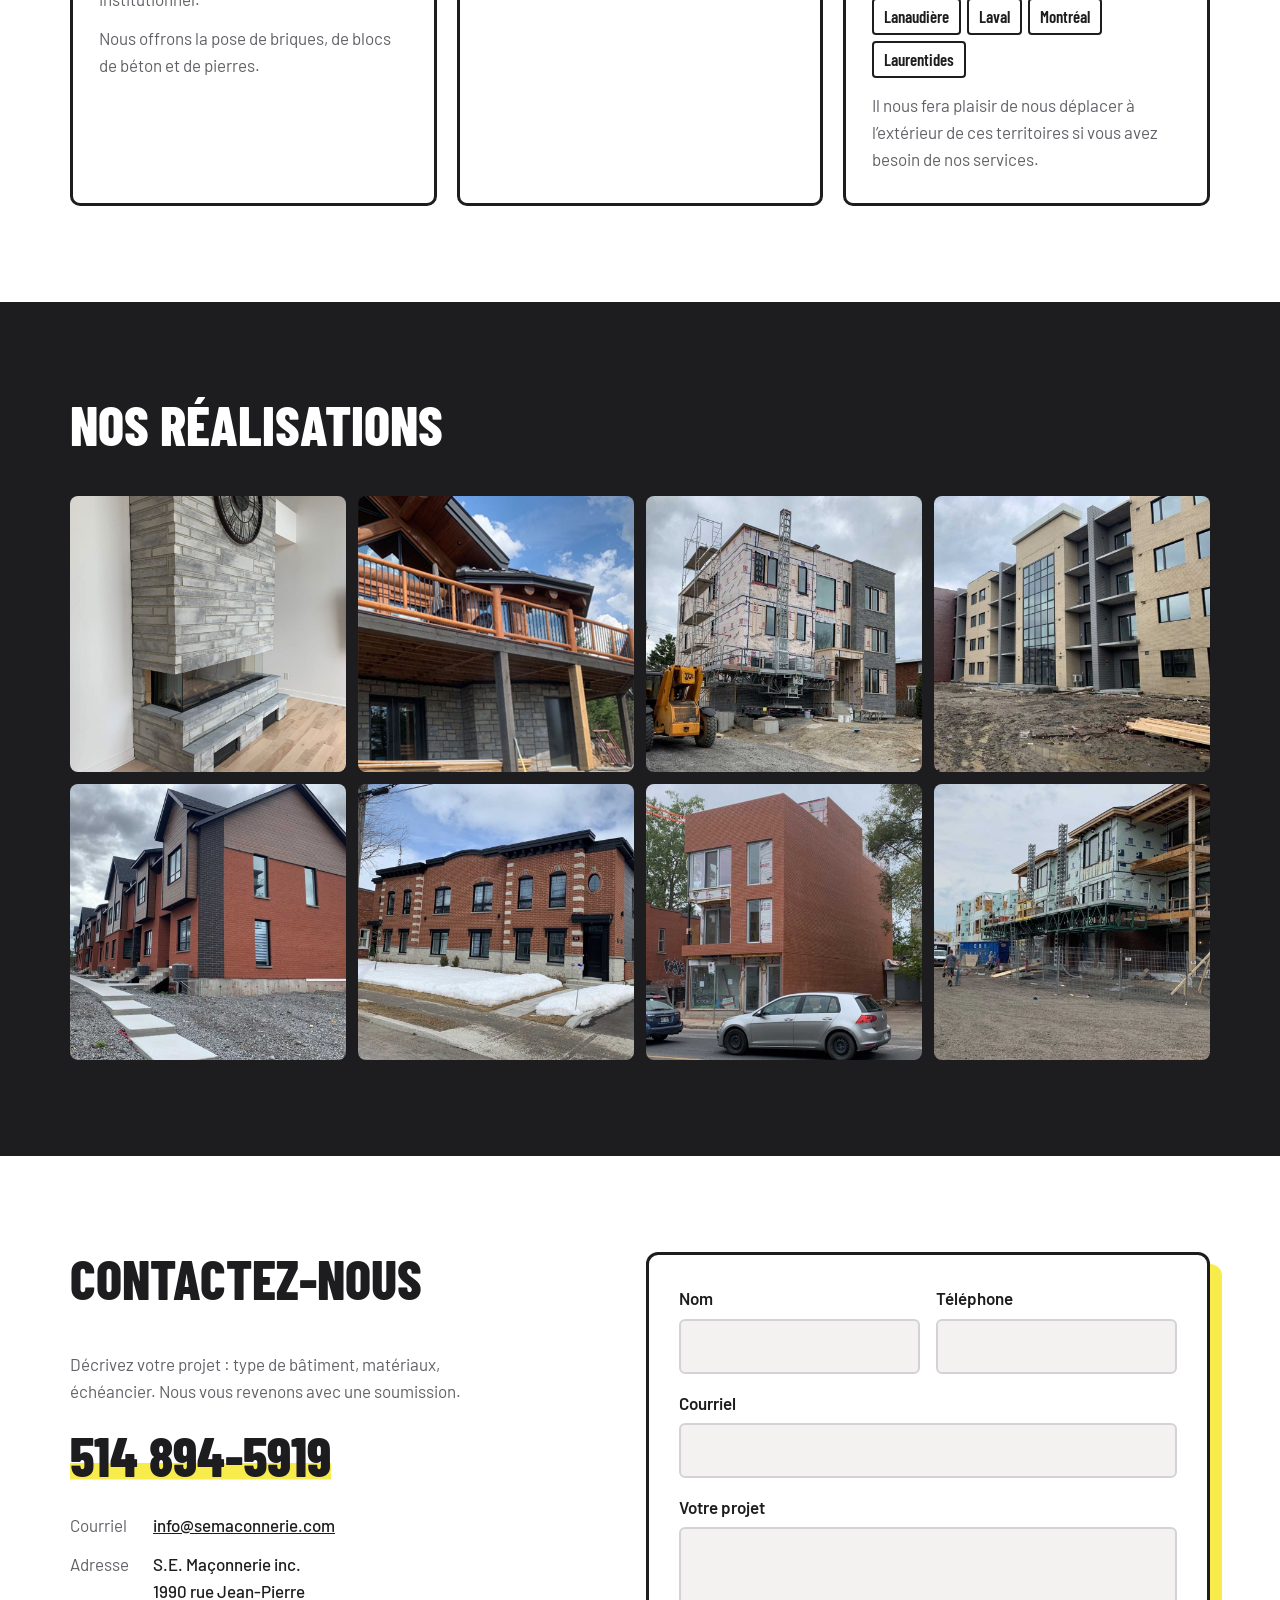
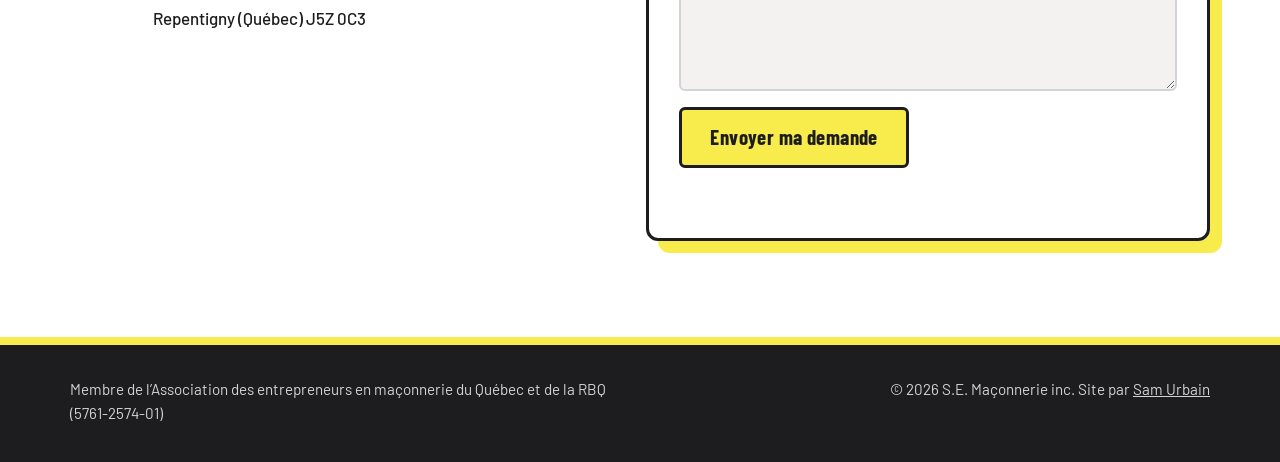
==== commit 94db5b50: "Accueil pleine largeur sur photo et photos des réalisations Le cadre en forme de logo est retiré : l" ====
--- a/public/index.html
+++ b/public/index.html
@@ -13,10 +13,11 @@
   <meta property="og:title" content="S.E. Maçonnerie | Construction neuve sur la Rive-Nord">
   <meta property="og:description" content="Pose de briques, de blocs de béton et de pierres pour la construction neuve résidentielle et commerciale.">
   <meta property="og:url" content="https://semaconnerie.com/">
-  <meta property="og:image" content="https://semaconnerie.com/assets/img/realisation-1.jpg">
+  <meta property="og:image" content="https://semaconnerie.com/assets/img/realisation-7.jpg">
   <link rel="preconnect" href="https://fonts.googleapis.com">
   <link rel="preconnect" href="https://fonts.gstatic.com" crossorigin>
   <link href="https://fonts.googleapis.com/css2?family=Barlow+Condensed:wght@600;700;800&family=Barlow:wght@400;500;600&display=swap" rel="stylesheet">
+  <link rel="preload" as="image" href="assets/img/hero.jpg">
   <link rel="stylesheet" href="styles.css">
   <script type="application/ld+json">
   {
@@ -26,7 +27,7 @@
     "url": "https://semaconnerie.com/",
     "telephone": "+1-514-894-5919",
     "email": "info@semaconnerie.com",
-    "image": "https://semaconnerie.com/assets/img/realisation-1.jpg",
+    "image": "https://semaconnerie.com/assets/img/realisation-7.jpg",
     "address": {
       "@type": "PostalAddress",
       "streetAddress": "1990 rue Jean-Pierre",
@@ -60,22 +61,15 @@
   <main id="contenu">
     <!-- Accueil -->
     <section class="hero">
+      <img class="hero-bg" src="assets/img/hero.jpg" alt="" fetchpriority="high" width="1920" height="1080">
       <div class="wrap hero-inner">
-        <div class="hero-copy">
-          <h1>Construction neuve, résidentielle et commerciale, sur la Rive‑Nord</h1>
-          <p class="hero-lead">Nous sommes spécialisés dans la construction neuve résidentielle et commerciale&nbsp;: pose de briques, de blocs de béton et de pierres.</p>
-          <div class="hero-actions">
-            <a class="btn btn-yellow btn-lg" href="#contact">Obtenir une soumission</a>
-            <a class="btn btn-line btn-lg" href="#realisations">Voir nos réalisations</a>
-          </div>
-          <p class="hero-trust">Membre de l’Association des entrepreneurs en maçonnerie du Québec<br>Licence RBQ 5761-2574-01</p>
+        <h1>Construction neuve, résidentielle et commerciale, sur la Rive‑Nord</h1>
+        <p class="hero-lead">Nous sommes spécialisés dans la construction neuve résidentielle et commerciale&nbsp;: pose de briques, de blocs de béton et de pierres.</p>
+        <div class="hero-actions">
+          <a class="btn btn-yellow btn-lg" href="#contact">Obtenir une soumission</a>
+          <a class="btn btn-ghost btn-lg" href="#realisations">Voir nos réalisations</a>
         </div>
-
-        <!-- La forme du logo, avec sa brique jaune -->
-        <div class="hero-art" aria-hidden="true">
-          <div class="hex"><div class="hex-in"><img src="assets/img/realisation-1.jpg" alt="" fetchpriority="high" width="400" height="516"></div></div>
-          <span class="ybrick"></span>
-        </div>
+        <p class="hero-trust">Membre de l’Association des entrepreneurs en maçonnerie du Québec<br>Licence RBQ 5761-2574-01</p>
       </div>
     </section>
 
@@ -124,14 +118,14 @@
       <div class="wrap">
         <h2 id="realisations-titre" class="title">Nos réalisations</h2>
         <ul class="gallery">
-          <li><button class="shot" data-full="assets/img/realisation-1.jpg"><img src="assets/img/realisation-1.jpg" alt="Réalisation de S.E. Maçonnerie, photo 1" loading="lazy" width="400" height="516"></button></li>
-          <li><button class="shot" data-full="assets/img/realisation-2.jpg"><img src="assets/img/realisation-2.jpg" alt="Réalisation de S.E. Maçonnerie, photo 2" loading="lazy" width="400" height="516"></button></li>
-          <li><button class="shot" data-full="assets/img/realisation-3.jpg"><img src="assets/img/realisation-3.jpg" alt="Réalisation de S.E. Maçonnerie, photo 3" loading="lazy" width="400" height="516"></button></li>
-          <li><button class="shot" data-full="assets/img/realisation-4.jpg"><img src="assets/img/realisation-4.jpg" alt="Réalisation de S.E. Maçonnerie, photo 4" loading="lazy" width="400" height="516"></button></li>
-          <li><button class="shot" data-full="assets/img/realisation-5.jpg"><img src="assets/img/realisation-5.jpg" alt="Réalisation de S.E. Maçonnerie, photo 5" loading="lazy" width="400" height="516"></button></li>
-          <li><button class="shot" data-full="assets/img/realisation-6.jpg"><img src="assets/img/realisation-6.jpg" alt="Réalisation de S.E. Maçonnerie, photo 6" loading="lazy" width="400" height="516"></button></li>
-          <li><button class="shot" data-full="assets/img/realisation-7.jpg"><img src="assets/img/realisation-7.jpg" alt="Réalisation de S.E. Maçonnerie, photo 7" loading="lazy" width="400" height="516"></button></li>
-          <li><button class="shot" data-full="assets/img/realisation-8.jpg"><img src="assets/img/realisation-8.jpg" alt="Réalisation de S.E. Maçonnerie, photo 8" loading="lazy" width="400" height="516"></button></li>
+          <li><button class="shot" data-full="assets/img/realisation-1.jpg"><img src="assets/img/realisation-1.jpg" alt="Réalisation de S.E. Maçonnerie, photo 1" loading="lazy" width="900" height="900"></button></li>
+          <li><button class="shot" data-full="assets/img/realisation-2.jpg"><img src="assets/img/realisation-2.jpg" alt="Réalisation de S.E. Maçonnerie, photo 2" loading="lazy" width="900" height="900"></button></li>
+          <li><button class="shot" data-full="assets/img/realisation-3.jpg"><img src="assets/img/realisation-3.jpg" alt="Réalisation de S.E. Maçonnerie, photo 3" loading="lazy" width="900" height="900"></button></li>
+          <li><button class="shot" data-full="assets/img/realisation-4.jpg"><img src="assets/img/realisation-4.jpg" alt="Réalisation de S.E. Maçonnerie, photo 4" loading="lazy" width="900" height="900"></button></li>
+          <li><button class="shot" data-full="assets/img/realisation-5.jpg"><img src="assets/img/realisation-5.jpg" alt="Réalisation de S.E. Maçonnerie, photo 5" loading="lazy" width="900" height="900"></button></li>
+          <li><button class="shot" data-full="assets/img/realisation-6.jpg"><img src="assets/img/realisation-6.jpg" alt="Réalisation de S.E. Maçonnerie, photo 6" loading="lazy" width="900" height="900"></button></li>
+          <li><button class="shot" data-full="assets/img/realisation-7.jpg"><img src="assets/img/realisation-7.jpg" alt="Réalisation de S.E. Maçonnerie, photo 7" loading="lazy" width="900" height="900"></button></li>
+          <li><button class="shot" data-full="assets/img/realisation-8.jpg"><img src="assets/img/realisation-8.jpg" alt="Réalisation de S.E. Maçonnerie, photo 8" loading="lazy" width="900" height="900"></button></li>
         </ul>
       </div>
     </section>
--- a/public/styles.css
+++ b/public/styles.css
@@ -25,7 +25,7 @@
 img { max-width: 100%; height: auto; display: block; }
 a { color: inherit; }
 :focus-visible { outline: 3px solid var(--black); outline-offset: 3px; }
-.section-dark :focus-visible, .band :focus-visible { outline-color: var(--yellow); }
+.section-dark :focus-visible, .hero :focus-visible { outline-color: var(--yellow); }
 .band :focus-visible { outline-color: var(--black); }
 .wrap { width: 100%; max-width: var(--wrap); margin: 0 auto; padding: 0 20px; }
 .skip { position: absolute; left: -9999px; }
@@ -59,41 +59,23 @@
 .header-call { padding: 9px 16px; }
 
 /* ---------- Accueil ---------- */
-.hero { padding: 72px 0 96px; overflow: hidden; }
-.hero-inner { display: grid; grid-template-columns: 1.15fr .85fr; gap: 64px; align-items: center; }
+.hero { position: relative; isolation: isolate; color: var(--white); min-height: min(86vh, 760px); display: flex; align-items: center; }
+.hero-bg { position: absolute; inset: 0; z-index: -2; width: 100%; height: 100%; object-fit: cover; }
+.hero::before {
+  content: ""; position: absolute; inset: 0; z-index: -1;
+  background: linear-gradient(90deg, rgba(29,28,30,.92) 0%, rgba(29,28,30,.78) 50%, rgba(29,28,30,.45) 100%);
+}
+.hero-inner { padding-top: 96px; padding-bottom: 104px; }
 .hero h1 {
-  margin: 0 0 22px; font-family: var(--display); font-weight: 800; text-transform: uppercase;
-  font-size: clamp(2.6rem, 5.4vw, 4.6rem); line-height: .94; letter-spacing: .005em; max-width: 15ch; text-wrap: balance;
+  margin: 0 0 24px; font-family: var(--display); font-weight: 800; text-transform: uppercase;
+  font-size: clamp(2.6rem, 6.6vw, 6rem); line-height: .92; letter-spacing: .005em; max-width: 20ch; text-wrap: balance;
 }
-.hero-lead { margin: 0 0 32px; max-width: 44ch; font-size: 1.2rem; color: var(--grey-600); }
-.hero-actions { display: flex; flex-wrap: wrap; gap: 12px; margin-bottom: 32px; }
-.hero-trust { margin: 0; padding-left: 16px; border-left: var(--edge) solid var(--yellow); color: var(--grey-600); font-size: .95rem; line-height: 1.5; }
-
-/* La forme du logo : un mur aux pointes haut et bas, contour noir épais */
-.hero-art { position: relative; justify-self: center; width: min(100%, 420px); }
-.hex {
-  --shape: polygon(50% 0, 100% 10%, 100% 90%, 50% 100%, 0 90%, 0 10%);
-  clip-path: var(--shape); background: var(--black); padding: var(--edge);
-}
-.hex-in {
-  clip-path: var(--shape); aspect-ratio: 400 / 516;
-  /* Mur de briques pâle, visible tant que la photo n'est pas là */
-  background: var(--grey-100) url("data:image/svg+xml,%3Csvg xmlns='http://www.w3.org/2000/svg' width='80' height='40'%3E%3Cpath d='M0 1.5H80M0 21.5H80M1.5 0V20M41.5 20V40' stroke='%23d4d2d6' stroke-width='3'/%3E%3C/svg%3E") center / 64px 32px;
-}
-.hex-in img { width: 100%; height: 100%; object-fit: cover; }
-.hex-in img.missing, .shot img.missing { visibility: hidden; }
-/* La brique jaune se pose au chargement, comme dans le logo */
-.ybrick {
-  position: absolute; left: -12%; top: 44%; width: 38%; aspect-ratio: 2.1 / 1;
-  background: var(--yellow); border: var(--edge) solid var(--black); border-radius: 8px;
-  box-shadow: 10px 12px 0 rgba(29, 28, 30, .14);
-  animation: set-brick .9s var(--ease) .35s both;
-}
-@keyframes set-brick {
-  0% { opacity: 0; transform: translate(-60px, -24px) rotate(-8deg); }
-  70% { opacity: 1; transform: translate(4px, 2px) rotate(1deg); }
-  100% { opacity: 1; transform: none; }
-}
+.hero-lead { margin: 0 0 36px; max-width: 52ch; font-size: clamp(1.1rem, 1.6vw, 1.3rem); color: rgba(255,255,255,.86); }
+.hero-actions { display: flex; flex-wrap: wrap; gap: 12px; margin-bottom: 36px; }
+.hero-trust { margin: 0; padding-left: 16px; border-left: var(--edge) solid var(--yellow); color: rgba(255,255,255,.78); font-size: .95rem; line-height: 1.5; }
+.btn-ghost { background: transparent; color: var(--white); border-color: var(--white); }
+.btn-ghost:hover { background: var(--white); color: var(--black); }
+.shot img.missing { visibility: hidden; }
 
 /* ---------- Bande jaune ---------- */
 .band { background: var(--yellow); border-top: var(--edge) solid var(--black); border-bottom: var(--edge) solid var(--black); }
@@ -123,7 +105,7 @@
 .section-dark .title { color: var(--white); }
 .gallery { list-style: none; margin: 0; padding: 0; display: grid; grid-template-columns: repeat(4, 1fr); gap: 12px; }
 .shot { position: relative; display: block; width: 100%; padding: 0; border: 0; border-radius: 8px; overflow: hidden; background: var(--grey-800); cursor: zoom-in; }
-.shot img { width: 100%; aspect-ratio: 400 / 516; object-fit: cover; transition: transform .5s var(--ease); }
+.shot img { width: 100%; aspect-ratio: 1 / 1; object-fit: cover; transition: transform .5s var(--ease); }
 .shot::after { content: ""; position: absolute; left: 0; right: 0; bottom: 0; height: 8px; background: var(--yellow); transform: scaleX(0); transform-origin: left; transition: transform .35s var(--ease); }
 .shot:hover img { transform: scale(1.04); }
 .shot:hover::after, .shot:focus-visible::after { transform: scaleX(1); }
@@ -163,10 +145,10 @@
 @media (max-width: 900px) {
   .nav { display: none; }
   .header-call span { display: none; }
-  .hero { padding: 40px 0 64px; }
-  .hero-inner { grid-template-columns: 1fr; gap: 48px; }
-  .hero-art { width: min(70%, 320px); }
-  .hero h1 { max-width: none; font-size: clamp(2.4rem, 10.5vw, 3.2rem); }
+  .hero { min-height: 0; }
+  .hero::before { background: rgba(29,28,30,.82); }
+  .hero-inner { padding-top: 64px; padding-bottom: 72px; }
+  .hero h1 { font-size: clamp(2.4rem, 10.5vw, 3.4rem); }
   .hero-actions .btn { flex: 1 1 100%; }
   .band-inner, .contact-inner { grid-template-columns: 1fr; gap: 28px; }
   .section { padding: 72px 0; }
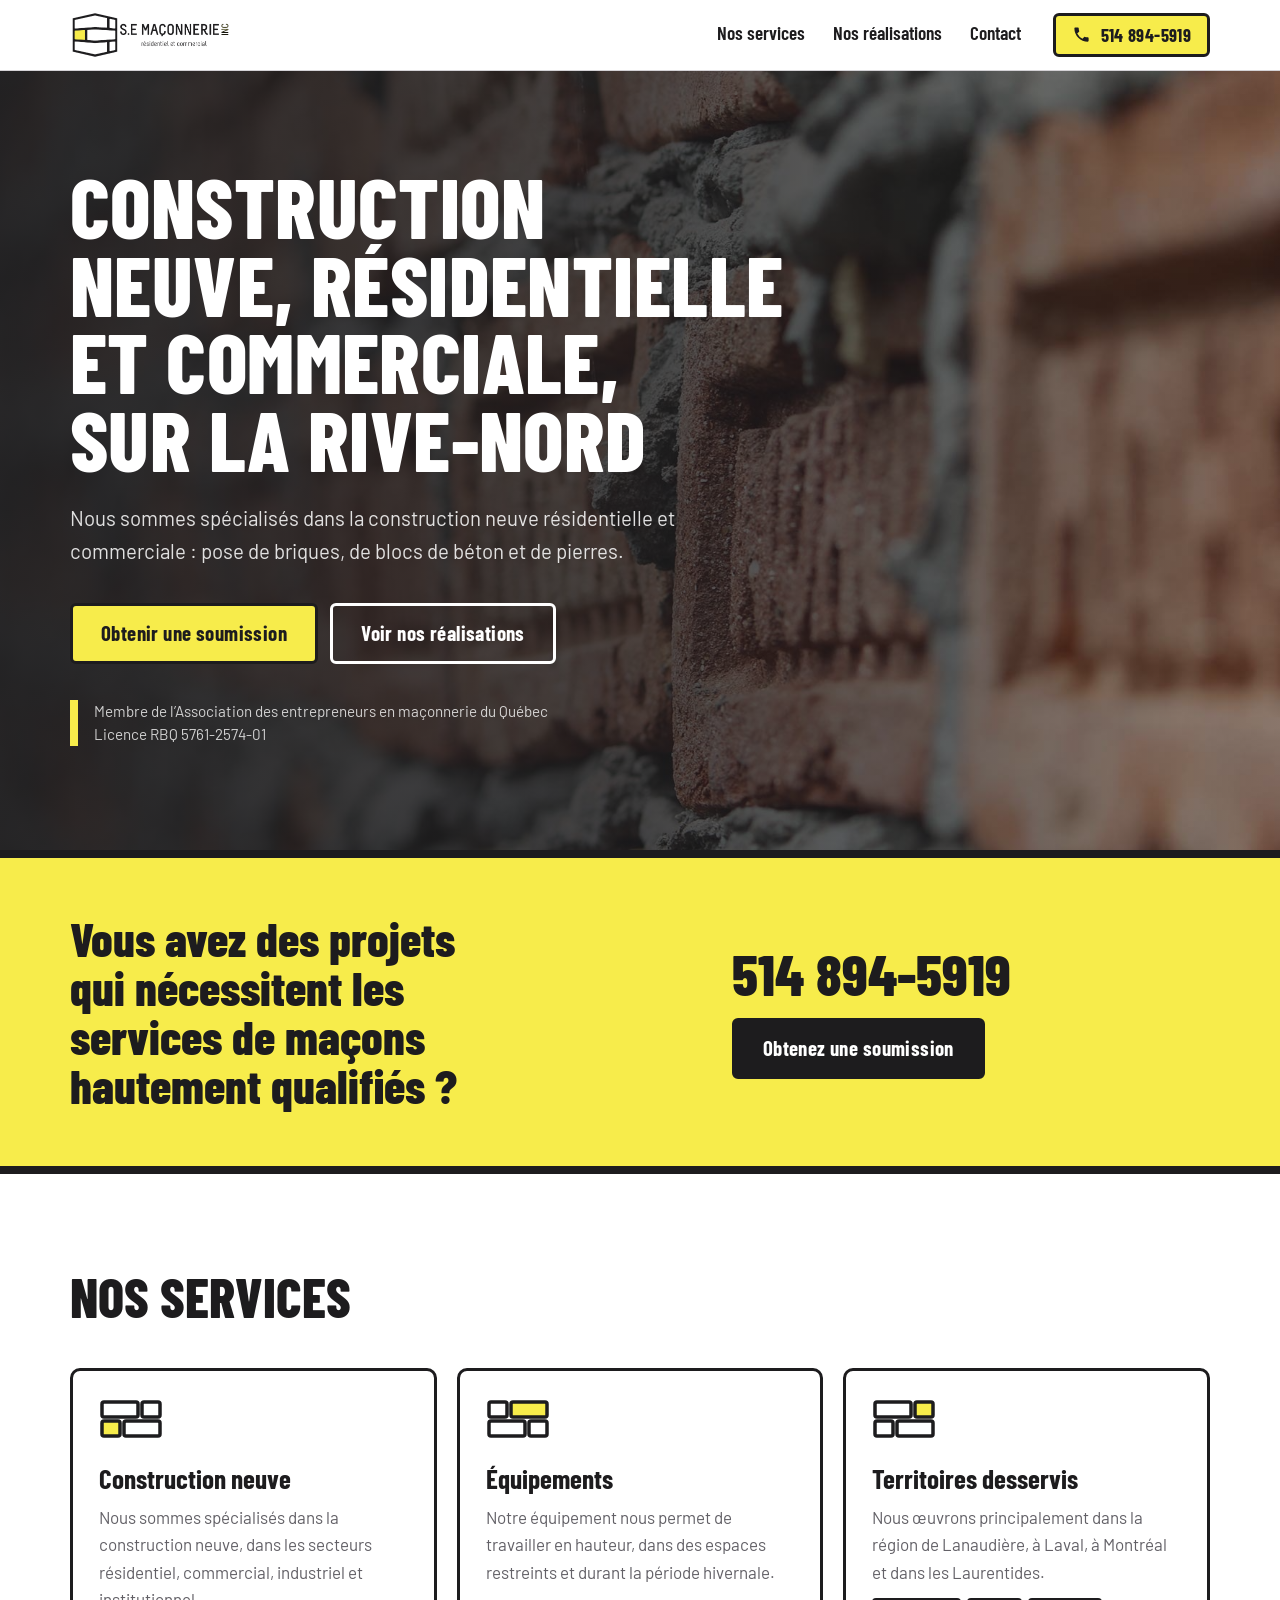
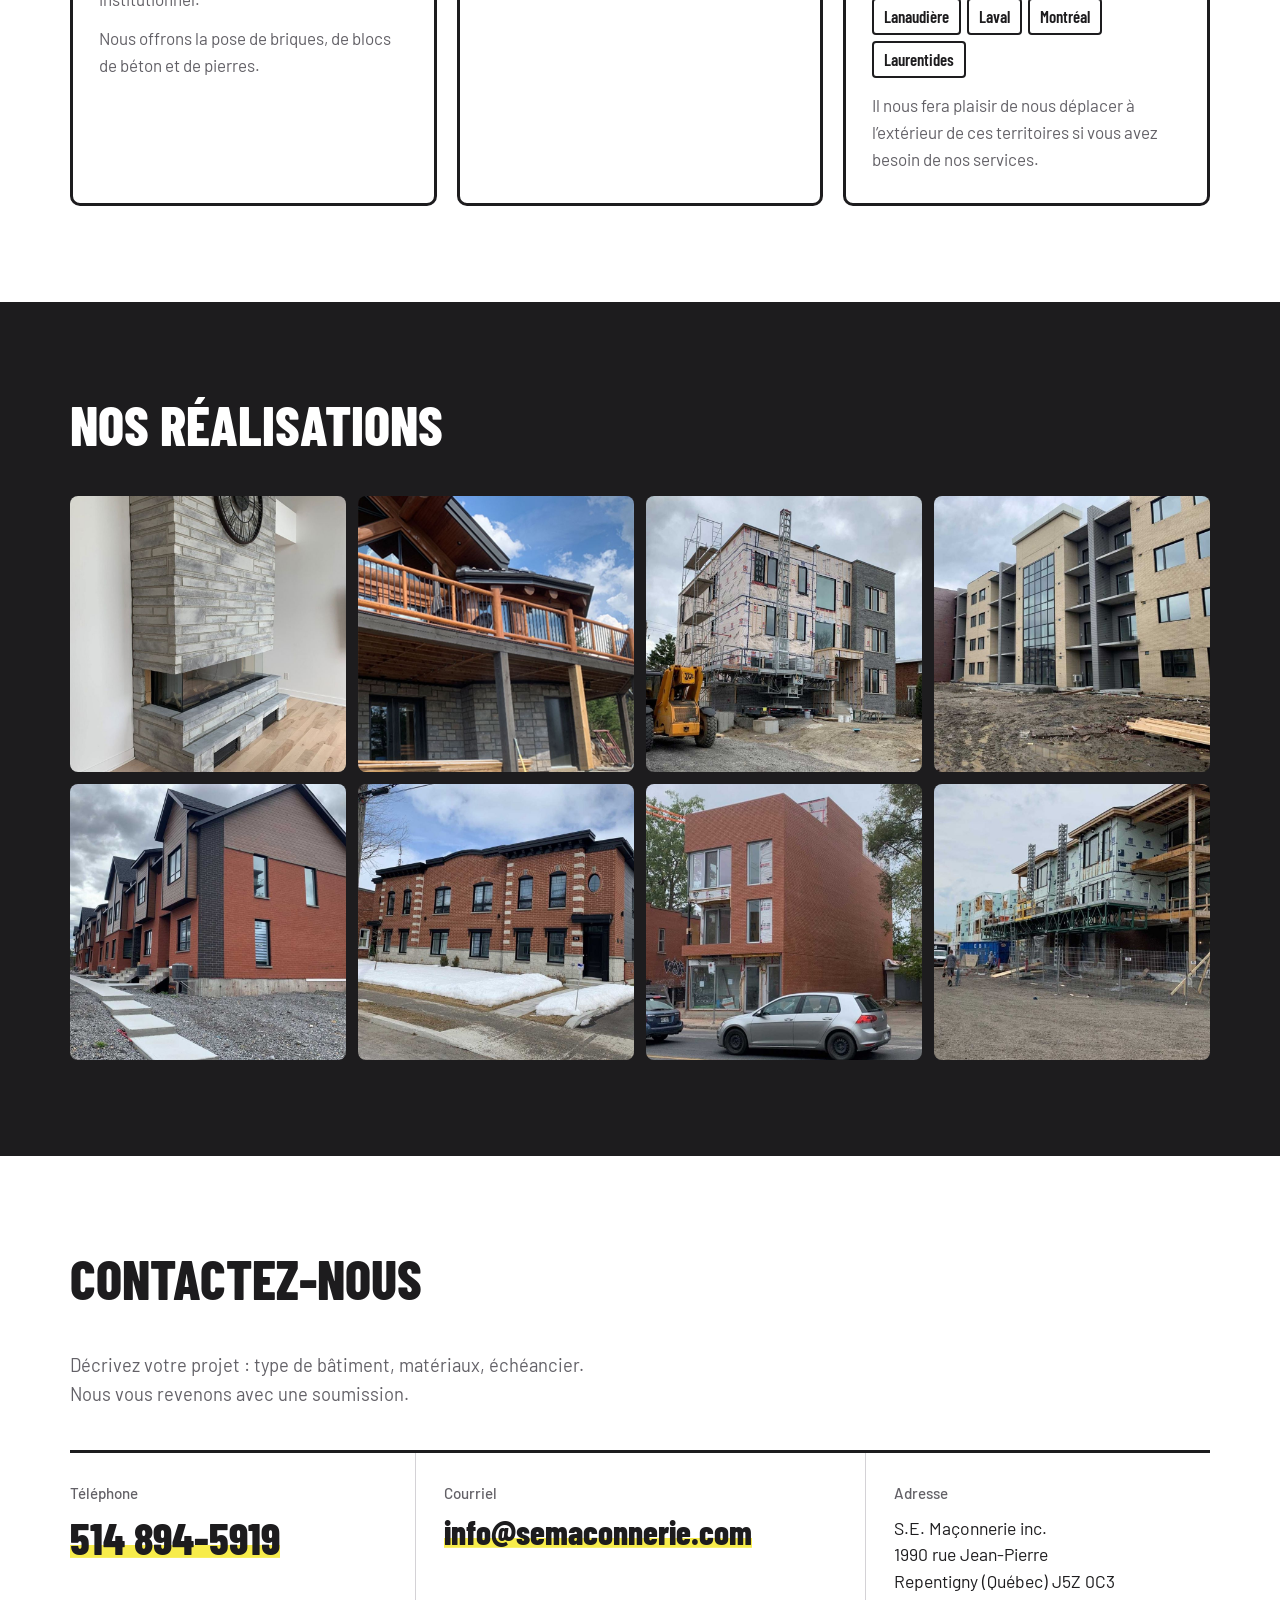
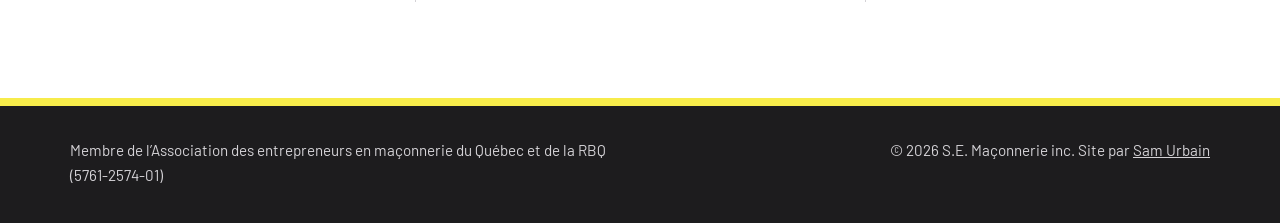
==== commit 5427e5ed: "Contact sans formulaire, section pleine largeur Retire le formulaire Web3Forms : la section Contact " ====
--- a/public/index.html
+++ b/public/index.html
@@ -132,41 +132,23 @@
 
     <!-- Contact -->
     <section id="contact" class="section" aria-labelledby="contact-titre">
-      <div class="wrap contact-inner">
-        <div class="contact-info">
-          <h2 id="contact-titre" class="title">Contactez-nous</h2>
-          <p>Décrivez votre projet&nbsp;: type de bâtiment, matériaux, échéancier. Nous vous revenons avec une soumission.</p>
-          <a class="contact-phone" href="tel:+15148945919">514 894-5919</a>
-          <dl class="coords">
-            <dt>Courriel</dt>
-            <dd><a href="mailto:info@semaconnerie.com">info@semaconnerie.com</a></dd>
-            <dt>Adresse</dt>
-            <dd>S.E. Maçonnerie inc.<br>1990 rue Jean-Pierre<br>Repentigny (Québec) J5Z 0C3</dd>
-          </dl>
+      <div class="wrap">
+        <h2 id="contact-titre" class="title">Contactez-nous</h2>
+        <p class="contact-lead">Décrivez votre projet&nbsp;: type de bâtiment, matériaux, échéancier. Nous vous revenons avec une soumission.</p>
+        <div class="contact-grid">
+          <div class="contact-item">
+            <h3>Téléphone</h3>
+            <a class="contact-big" href="tel:+15148945919">514 894-5919</a>
+          </div>
+          <div class="contact-item">
+            <h3>Courriel</h3>
+            <a class="contact-big contact-mail" href="mailto:info@semaconnerie.com?subject=Demande%20de%20soumission">info@semaconnerie.com</a>
+          </div>
+          <div class="contact-item">
+            <h3>Adresse</h3>
+            <p>S.E. Maçonnerie inc.<br>1990 rue Jean-Pierre<br>Repentigny (Québec) J5Z 0C3</p>
+          </div>
         </div>
-
-        <form class="form" data-form data-phone="514 894-5919" action="https://api.web3forms.com/submit" method="POST">
-          <input type="hidden" name="access_key" value="VOTRE_CLE_WEB3FORMS">
-          <input type="hidden" name="subject" value="Demande de soumission, semaconnerie.com">
-          <input type="hidden" name="from_name" value="Site S.E. Maçonnerie">
-          <input type="checkbox" name="botcheck" class="hp" tabindex="-1" autocomplete="off" aria-hidden="true">
-          <div class="form-row">
-            <label>Nom
-              <input type="text" name="name" required autocomplete="name">
-            </label>
-            <label>Téléphone
-              <input type="tel" name="phone" autocomplete="tel" inputmode="tel">
-            </label>
-          </div>
-          <label>Courriel
-            <input type="email" name="email" required autocomplete="email">
-          </label>
-          <label>Votre projet
-            <textarea name="message" rows="5" required></textarea>
-          </label>
-          <button class="btn btn-yellow btn-lg" type="submit">Envoyer ma demande</button>
-          <p class="form-status" role="status" aria-live="polite"></p>
-        </form>
       </div>
     </section>
   </main>
--- a/public/styles.css
+++ b/public/styles.css
@@ -116,23 +116,19 @@
 .lightbox-close { display: block; margin: 12px auto 0; font-family: var(--display); font-weight: 700; font-size: 1.1rem; background: var(--yellow); border: 3px solid var(--black); border-radius: 6px; padding: 8px 18px; cursor: pointer; }
 
 /* ---------- Contact ---------- */
-.contact-inner { display: grid; grid-template-columns: 1fr 1.1fr; gap: 64px; align-items: start; }
-.contact-info > p { margin: 0 0 24px; max-width: 40ch; color: var(--grey-600); }
-.contact-phone { display: inline-block; margin-bottom: 28px; font-family: var(--display); font-weight: 800; font-size: clamp(2.4rem, 5vw, 3.4rem); line-height: 1; text-decoration: none; background: linear-gradient(var(--yellow), var(--yellow)) 0 88% / 100% 30% no-repeat; }
-.coords { margin: 0; display: grid; grid-template-columns: auto 1fr; gap: 12px 24px; }
-.coords dt { color: var(--grey-600); }
-.coords dd { margin: 0; font-weight: 500; }
-
-.form { border: 3px solid var(--black); border-radius: 12px; padding: 30px; display: grid; gap: 16px; box-shadow: 12px 12px 0 var(--yellow); }
-.form label { display: grid; gap: 6px; font-weight: 600; }
-.form-row { display: grid; grid-template-columns: 1fr 1fr; gap: 16px; }
-.form input, .form textarea { font: inherit; font-weight: 400; padding: 12px 14px; border: 2px solid var(--grey-300); border-radius: 6px; background: var(--grey-100); color: var(--black); }
-.form input:focus, .form textarea:focus { outline: none; border-color: var(--black); background: var(--white); box-shadow: 0 0 0 3px var(--yellow); }
-.form .btn { justify-self: start; }
-.form-status { margin: 0; min-height: 1.4em; font-weight: 600; }
-.form-status.ok { color: #1f7a3d; }
-.form-status.err { color: #b42318; }
-.hp { position: absolute; left: -9999px; }
+.contact-lead { margin: 0 0 40px; max-width: 52ch; font-size: 1.15rem; color: var(--grey-600); }
+.contact-grid { display: grid; grid-template-columns: 1fr 1.3fr 1fr; border-top: 3px solid var(--black); }
+.contact-item { padding: 28px 28px 8px 0; }
+.contact-item + .contact-item { padding-left: 28px; border-left: 1px solid var(--grey-300); }
+.contact-item h3 { margin: 0 0 10px; font-family: var(--text); font-size: .95rem; font-weight: 500; color: var(--grey-600); }
+.contact-item p { margin: 0; font-size: 1.1rem; line-height: 1.5; }
+.contact-big {
+  display: inline-block; font-family: var(--display); font-weight: 800; line-height: 1.05; text-decoration: none;
+  font-size: clamp(1.9rem, 3.4vw, 2.8rem); overflow-wrap: anywhere;
+  background: linear-gradient(var(--yellow), var(--yellow)) 0 90% / 100% 28% no-repeat;
+}
+.contact-mail { font-size: clamp(1.5rem, 2.6vw, 2.2rem); }
+.contact-big:hover { background-size: 100% 100%; }
 
 /* ---------- Pied de page ---------- */
 .site-footer { background: var(--black); color: var(--grey-300); padding: 32px 0 36px; font-size: .95rem; border-top: var(--edge) solid var(--yellow); }
@@ -150,12 +146,12 @@
   .hero-inner { padding-top: 64px; padding-bottom: 72px; }
   .hero h1 { font-size: clamp(2.4rem, 10.5vw, 3.4rem); }
   .hero-actions .btn { flex: 1 1 100%; }
-  .band-inner, .contact-inner { grid-template-columns: 1fr; gap: 28px; }
+  .band-inner { grid-template-columns: 1fr; gap: 28px; }
+  .contact-grid { grid-template-columns: 1fr; }
+  .contact-item, .contact-item + .contact-item { padding: 22px 0 18px; border-left: 0; border-bottom: 1px solid var(--grey-300); }
   .section { padding: 72px 0; }
   .services { grid-template-columns: 1fr; }
   .gallery { grid-template-columns: repeat(2, 1fr); }
-  .form { padding: 22px 18px; box-shadow: 8px 8px 0 var(--yellow); }
-  .form-row { grid-template-columns: 1fr; }
   .callbar {
     display: grid; grid-template-columns: 1.3fr 1fr; gap: 8px;
     position: fixed; left: 0; right: 0; bottom: 0; z-index: 60;
